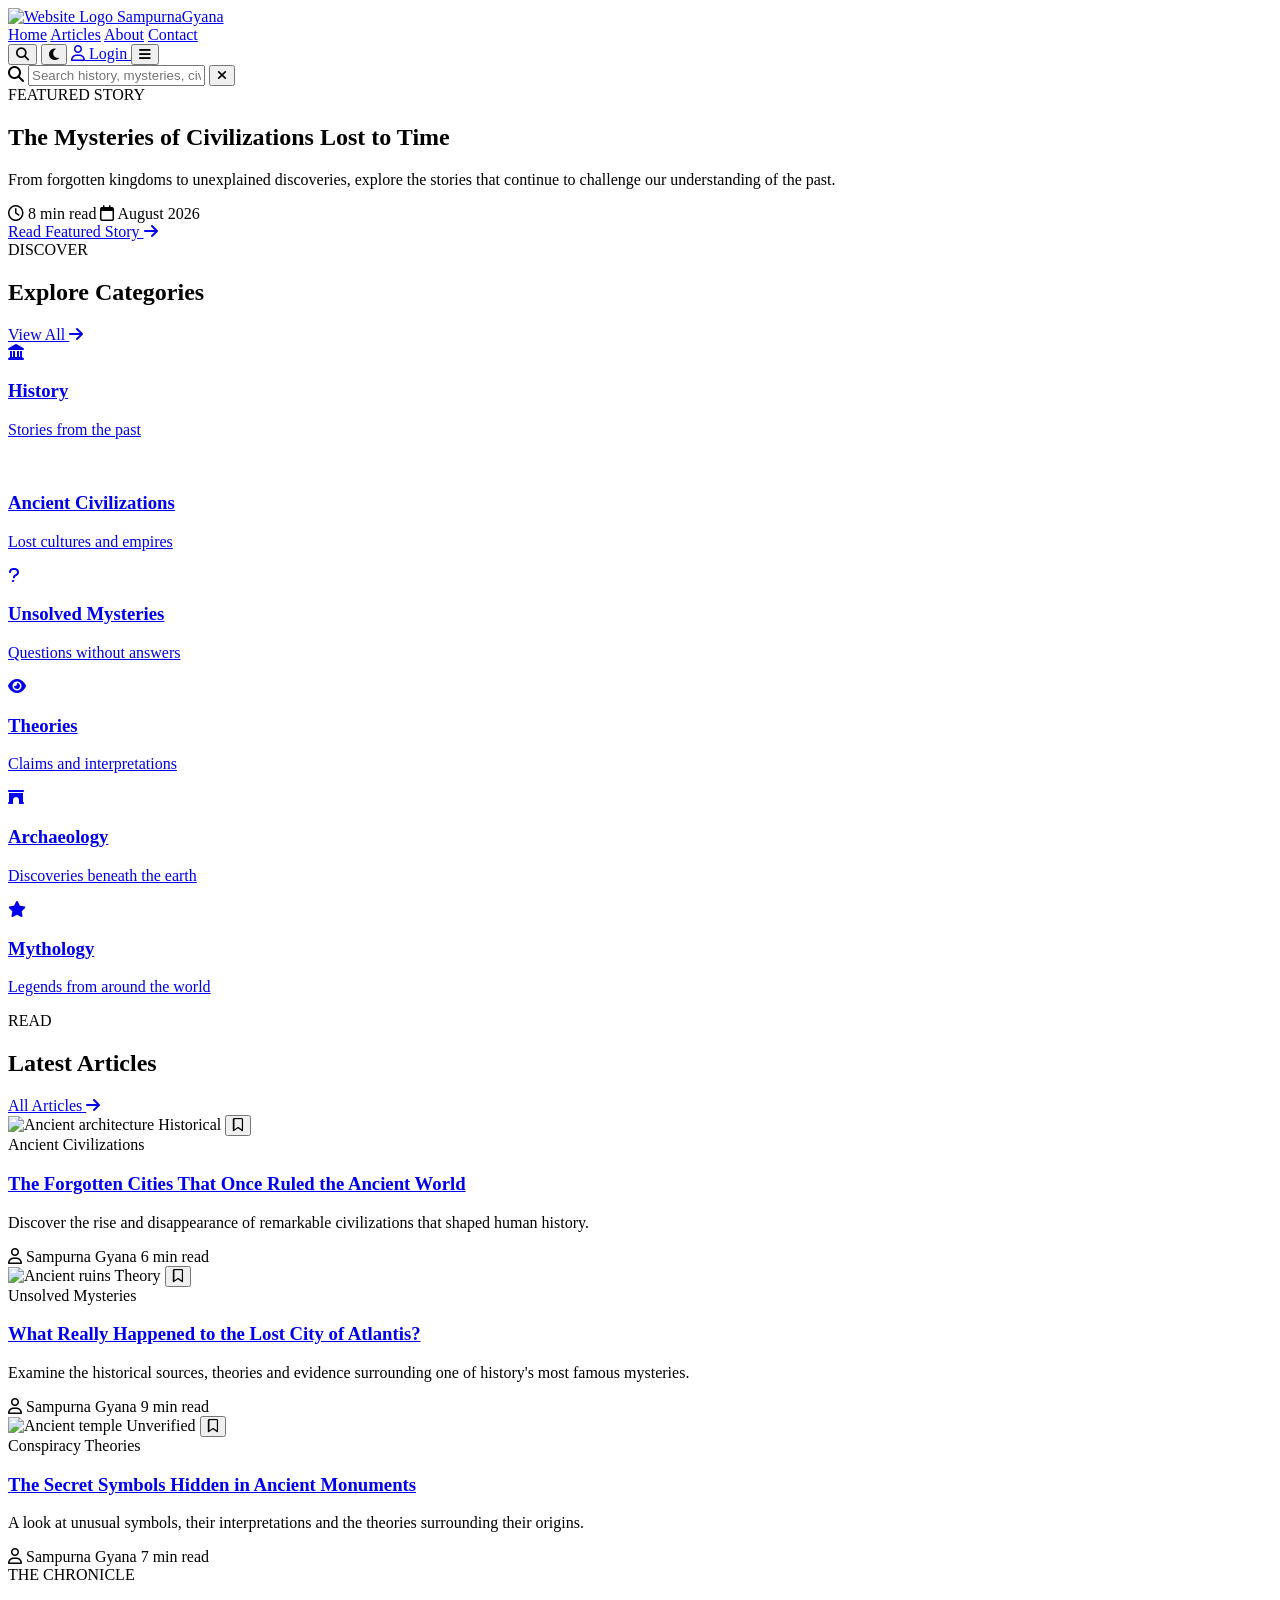
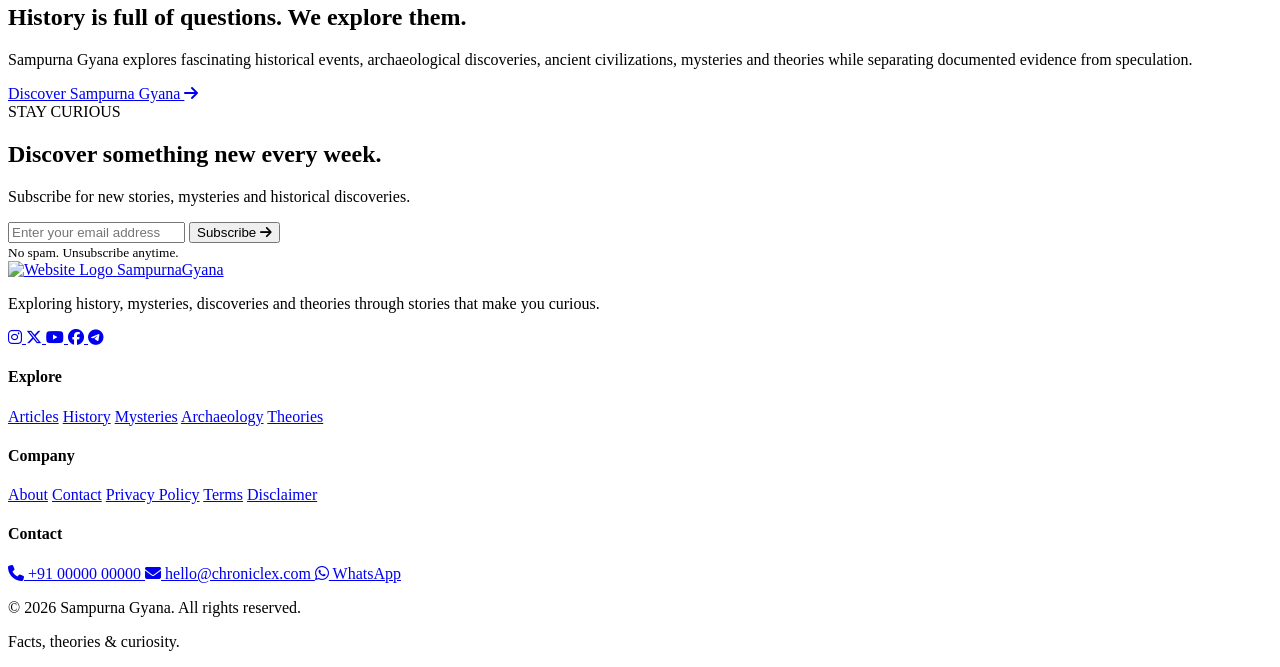
==== index.html @ 80e09658 "Add files via upload" ====
<!DOCTYPE html>
<html lang="en">
<head>
    <meta charset="UTF-8">
    <meta name="viewport" content="width=device-width, initial-scale=1.0">

    <meta name="description" content="Explore history, ancient civilizations, mysteries, archaeology, mythology and fascinating theories.">
    <meta name="keywords" content="history, mysteries, conspiracy theories, archaeology, ancient civilizations, mythology">

    <title>Sampurna Gyana | History, Mysteries & Theories</title>

    <link rel="stylesheet" href="css/style.css">

    <link rel="preconnect" href="https://fonts.googleapis.com">
    <link rel="preconnect" href="https://fonts.gstatic.com" crossorigin>

    <link href="https://fonts.googleapis.com/css2?family=Inter:wght@400;500;600;700;800&family=Merriweather:wght@400;700&display=swap" rel="stylesheet">

    <link rel="stylesheet"
          href="https://cdnjs.cloudflare.com/ajax/libs/font-awesome/6.5.2/css/all.min.css">
</head>

<body>

<header class="navbar">

    <div class="nav-container">

        <a href="index.html" class="logo">
            <img src="images/jayanth.jpeg" alt="Website Logo">
            <span>Sampurna<span>Gyana</span></span>
        </a>

        <nav id="navMenu">
            <a href="index.html" class="active">Home</a>
            <a href="articles.html">Articles</a>
            <a href="about.html">About</a>
            <a href="contact.html">Contact</a>
        </nav>

        <div class="nav-actions">

            <button class="icon-btn" id="searchToggle" aria-label="Search">
                <i class="fa-solid fa-magnifying-glass"></i>
            </button>

            <button class="icon-btn" id="themeToggle" aria-label="Toggle theme">
                <i class="fa-solid fa-moon"></i>
            </button>

            <a href="login.html" class="login-btn">
                <i class="fa-regular fa-user"></i>
                Login
            </a>

            <button class="menu-btn" id="menuBtn">
                <i class="fa-solid fa-bars"></i>
            </button>

        </div>

    </div>

    <div class="search-panel" id="searchPanel">

        <div class="search-box">
            <i class="fa-solid fa-magnifying-glass"></i>

            <input
                type="text"
                id="globalSearch"
                placeholder="Search history, mysteries, civilizations..."
            >

            <button id="closeSearch">
                <i class="fa-solid fa-xmark"></i>
            </button>
        </div>

    </div>

</header>


<main>

    <!-- HERO -->

    <section class="hero">

        <div class="hero-overlay"></div>

        <div class="hero-content">

            <span class="category-badge">
                FEATURED STORY
            </span>

            <h1>
                The Mysteries of Civilizations Lost to Time
            </h1>

            <p>
                From forgotten kingdoms to unexplained discoveries,
                explore the stories that continue to challenge our
                understanding of the past.
            </p>

            <div class="hero-meta">
                <span>
                    <i class="fa-regular fa-clock"></i>
                    8 min read
                </span>

                <span>
                    <i class="fa-regular fa-calendar"></i>
                    August 2026
                </span>
            </div>

            <a href="article.html" class="primary-btn">
                Read Featured Story
                <i class="fa-solid fa-arrow-right"></i>
            </a>

        </div>

    </section>


    <!-- CATEGORIES -->

    <section class="section">

        <div class="section-heading">

            <div>
                <span class="small-title">DISCOVER</span>
                <h2>Explore Categories</h2>
            </div>

            <a href="articles.html" class="text-link">
                View All
                <i class="fa-solid fa-arrow-right"></i>
            </a>

        </div>


        <div class="category-grid">

            <a href="articles.html" class="category-card">
                <i class="fa-solid fa-landmark"></i>
                <h3>History</h3>
                <p>Stories from the past</p>
            </a>

            <a href="articles.html" class="category-card">
                <i class="fa-solid fa-pyramid"></i>
                <h3>Ancient Civilizations</h3>
                <p>Lost cultures and empires</p>
            </a>

            <a href="articles.html" class="category-card">
                <i class="fa-solid fa-question"></i>
                <h3>Unsolved Mysteries</h3>
                <p>Questions without answers</p>
            </a>

            <a href="articles.html" class="category-card">
                <i class="fa-solid fa-eye"></i>
                <h3>Theories</h3>
                <p>Claims and interpretations</p>
            </a>

            <a href="articles.html" class="category-card">
                <i class="fa-solid fa-archway"></i>
                <h3>Archaeology</h3>
                <p>Discoveries beneath the earth</p>
            </a>

            <a href="articles.html" class="category-card">
                <i class="fa-solid fa-star"></i>
                <h3>Mythology</h3>
                <p>Legends from around the world</p>
            </a>

        </div>

    </section>


    <!-- LATEST ARTICLES -->

    <section class="section dark-section">

        <div class="section-heading">

            <div>
                <span class="small-title">READ</span>
                <h2>Latest Articles</h2>
            </div>

            <a href="articles.html" class="text-link">
                All Articles
                <i class="fa-solid fa-arrow-right"></i>
            </a>

        </div>


        <div class="article-grid">

            <article class="article-card">

                <div class="article-image">

                    <img
                        src="https://images.unsplash.com/photo-1599833975787-5f5c1e3b7a3a?auto=format&fit=crop&w=1000&q=80"
                        alt="Ancient architecture">

                    <span class="article-label verified">
                        Historical
                    </span>

                    <button class="bookmark-btn" data-bookmark="article1">
                        <i class="fa-regular fa-bookmark"></i>
                    </button>

                </div>

                <div class="article-content">

                    <span class="article-category">
                        Ancient Civilizations
                    </span>

                    <h3>
                        <a href="article.html">
                            The Forgotten Cities That Once Ruled the Ancient World
                        </a>
                    </h3>

                    <p>
                        Discover the rise and disappearance of remarkable
                        civilizations that shaped human history.
                    </p>

                    <div class="article-info">

                        <span>
                            <i class="fa-regular fa-user"></i>
                            Sampurna Gyana
                        </span>

                        <span>
                            6 min read
                        </span>

                    </div>

                </div>

            </article>


            <article class="article-card">

                <div class="article-image">

                    <img
                        src="https://images.unsplash.com/photo-1539650116574-75c0c6d73f6e?auto=format&fit=crop&w=1000&q=80"
                        alt="Ancient ruins">

                    <span class="article-label theory">
                        Theory
                    </span>

                    <button class="bookmark-btn" data-bookmark="article2">
                        <i class="fa-regular fa-bookmark"></i>
                    </button>

                </div>

                <div class="article-content">

                    <span class="article-category">
                        Unsolved Mysteries
                    </span>

                    <h3>
                        <a href="article.html">
                            What Really Happened to the Lost City of Atlantis?
                        </a>
                    </h3>

                    <p>
                        Examine the historical sources, theories and evidence
                        surrounding one of history's most famous mysteries.
                    </p>

                    <div class="article-info">

                        <span>
                            <i class="fa-regular fa-user"></i>
                            Sampurna Gyana
                        </span>

                        <span>
                            9 min read
                        </span>

                    </div>

                </div>

            </article>


            <article class="article-card">

                <div class="article-image">

                    <img
                        src="https://images.unsplash.com/photo-1609132718484-cc6003e3e2c7?auto=format&fit=crop&w=1000&q=80"
                        alt="Ancient temple">

                    <span class="article-label unverified">
                        Unverified
                    </span>

                    <button class="bookmark-btn" data-bookmark="article3">
                        <i class="fa-regular fa-bookmark"></i>
                    </button>

                </div>

                <div class="article-content">

                    <span class="article-category">
                        Conspiracy Theories
                    </span>

                    <h3>
                        <a href="article.html">
                            The Secret Symbols Hidden in Ancient Monuments
                        </a>
                    </h3>

                    <p>
                        A look at unusual symbols, their interpretations and
                        the theories surrounding their origins.
                    </p>

                    <div class="article-info">

                        <span>
                            <i class="fa-regular fa-user"></i>
                            Sampurna Gyana
                        </span>

                        <span>
                            7 min read
                        </span>

                    </div>

                </div>

            </article>

        </div>

    </section>


    <!-- FEATURE -->

    <section class="section">

        <div class="feature-box">

            <div class="feature-content">

                <span class="small-title">
                    THE CHRONICLE
                </span>

                <h2>
                    History is full of questions.
                    We explore them.
                </h2>

                <p>
                    Sampurna Gyana explores fascinating historical events,
                    archaeological discoveries, ancient civilizations,
                    mysteries and theories while separating documented
                    evidence from speculation.
                </p>

                <a href="about.html" class="primary-btn">
                    Discover Sampurna Gyana
                    <i class="fa-solid fa-arrow-right"></i>
                </a>

            </div>

            <div class="feature-image"></div>

        </div>

    </section>


    <!-- NEWSLETTER -->

    <section class="newsletter">

        <div class="newsletter-content">

            <span class="small-title">
                STAY CURIOUS
            </span>

            <h2>
                Discover something new every week.
            </h2>

            <p>
                Subscribe for new stories, mysteries and historical discoveries.
            </p>

            <form id="newsletterForm">

                <input
                    type="email"
                    placeholder="Enter your email address"
                    required
                >

                <button type="submit">
                    Subscribe
                    <i class="fa-solid fa-arrow-right"></i>
                </button>

            </form>

            <small>
                No spam. Unsubscribe anytime.
            </small>

        </div>

    </section>

</main>


<!-- FOOTER -->

<footer class="footer">

    <div class="footer-container">

        <div class="footer-brand">

           <a href="index.html" class="logo">
            <img src="images/jayanth.jpeg" alt="Website Logo">
            <span>Sampurna<span>Gyana</span></span>
        </a>

            <p>
                Exploring history, mysteries, discoveries and theories
                through stories that make you curious.
            </p>

            <div class="social-icons">

                <a href="#" aria-label="Instagram">
                    <i class="fa-brands fa-instagram"></i>
                </a>

                <a href="#" aria-label="X">
                    <i class="fa-brands fa-x-twitter"></i>
                </a>

                <a href="#" aria-label="YouTube">
                    <i class="fa-brands fa-youtube"></i>
                </a>

                <a href="#" aria-label="Facebook">
                    <i class="fa-brands fa-facebook"></i>
                </a>

                <a href="#" aria-label="Telegram">
                    <i class="fa-brands fa-telegram"></i>
                </a>

            </div>

        </div>


        <div class="footer-column">

            <h4>Explore</h4>

            <a href="articles.html">Articles</a>
            <a href="articles.html">History</a>
            <a href="articles.html">Mysteries</a>
            <a href="articles.html">Archaeology</a>
            <a href="articles.html">Theories</a>

        </div>


        <div class="footer-column">

            <h4>Company</h4>

            <a href="about.html">About</a>
            <a href="contact.html">Contact</a>
            <a href="#">Privacy Policy</a>
            <a href="#">Terms</a>
            <a href="#">Disclaimer</a>

        </div>


        <div class="footer-column">

            <h4>Contact</h4>

            <a href="tel:+910000000000">
                <i class="fa-solid fa-phone"></i>
                +91 00000 00000
            </a>

            <a href="mailto:hello@chroniclex.com">
                <i class="fa-solid fa-envelope"></i>
                hello@chroniclex.com
            </a>

            <a href="#">
                <i class="fa-brands fa-whatsapp"></i>
                WhatsApp
            </a>

        </div>

    </div>


    <div class="footer-bottom">

        <p>
            © 2026 Sampurna Gyana. All rights reserved.
        </p>

        <p>
            Facts, theories & curiosity.
        </p>

    </div>

</footer>


<script src="js/script.js"></script>

</body>
</html>
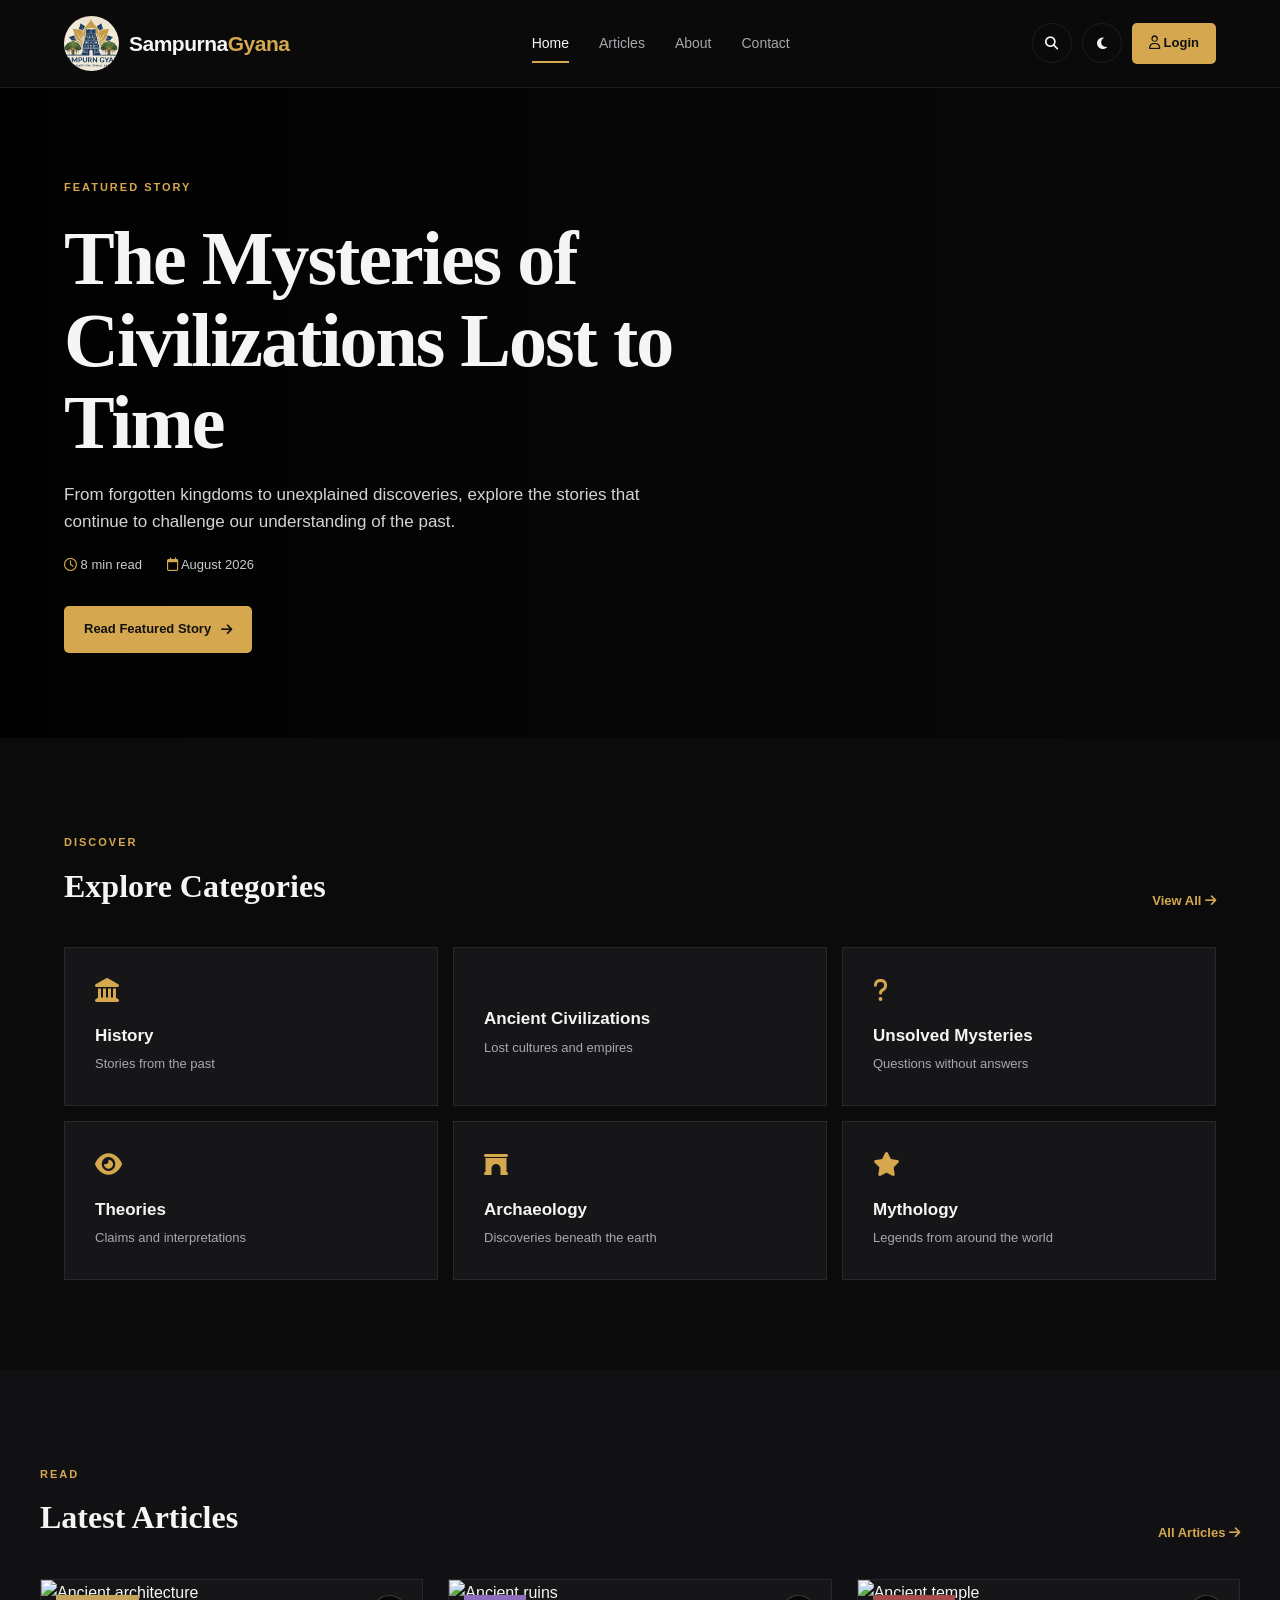
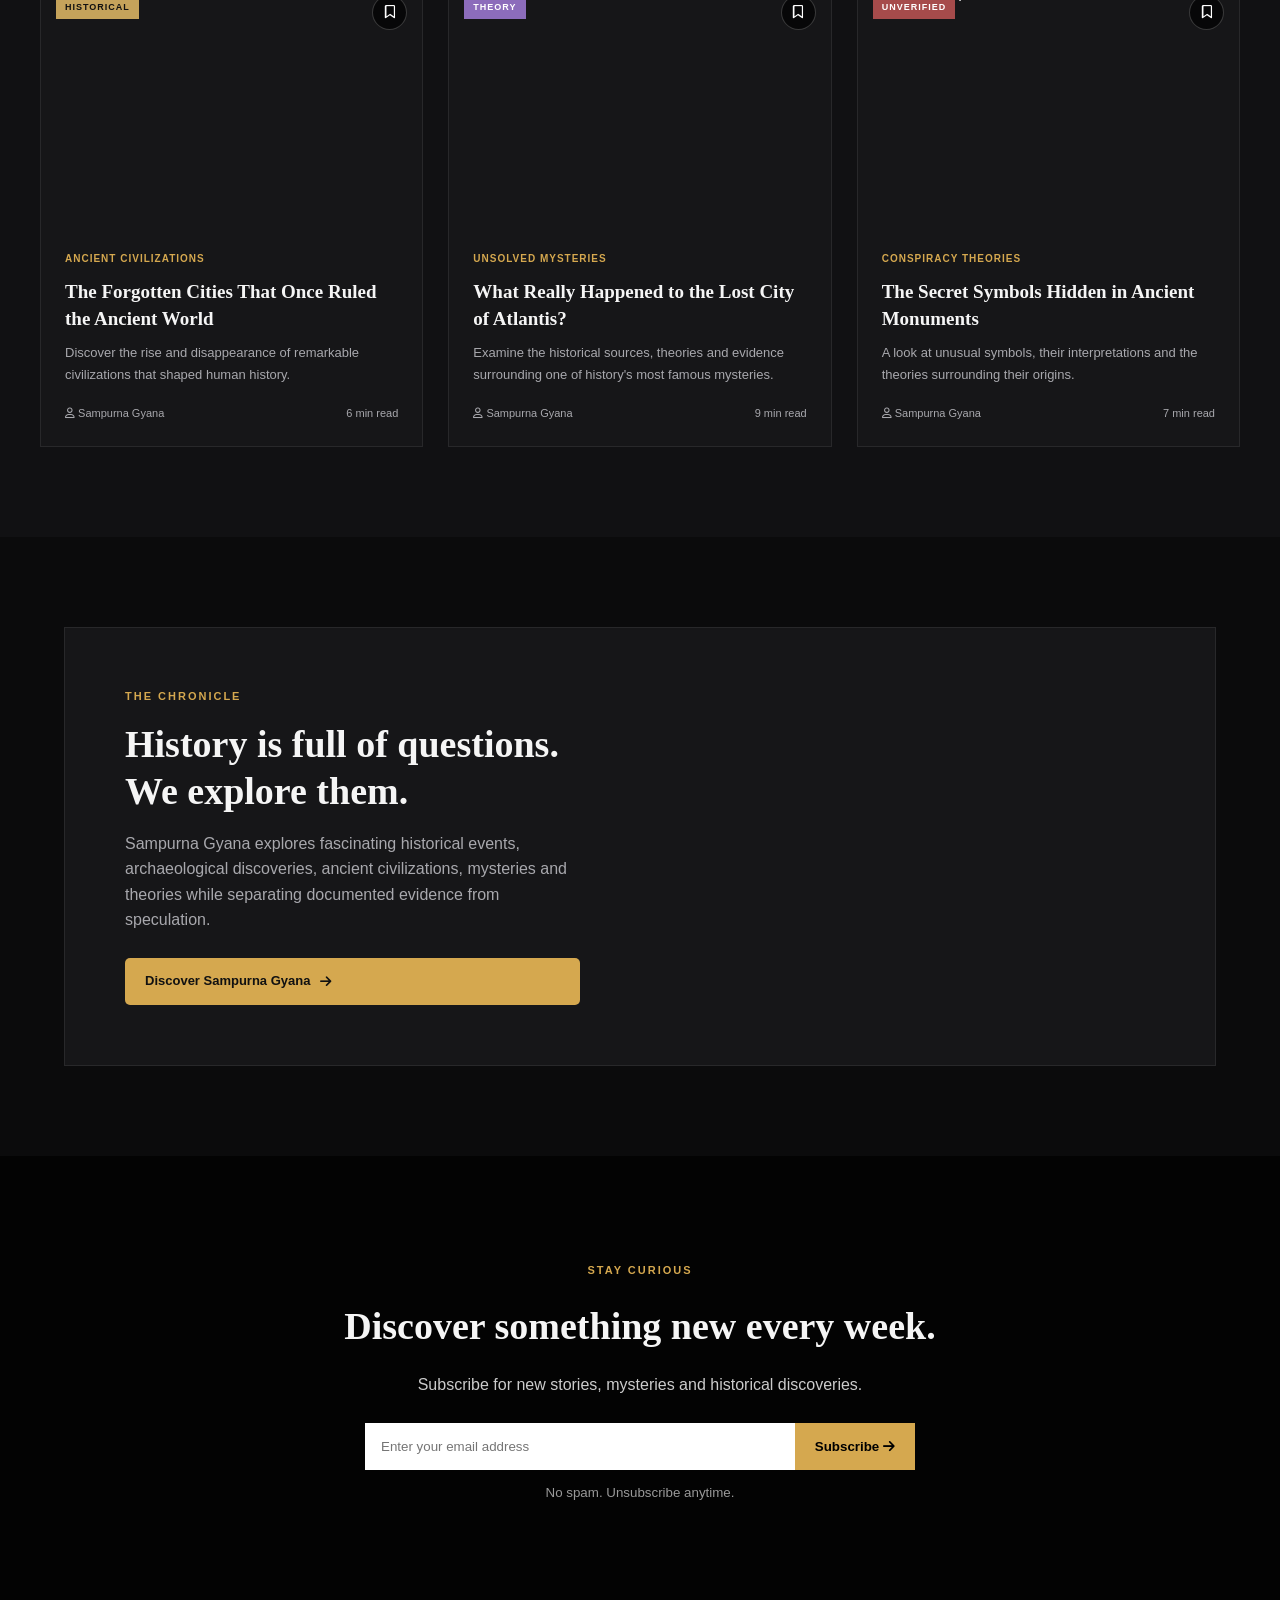
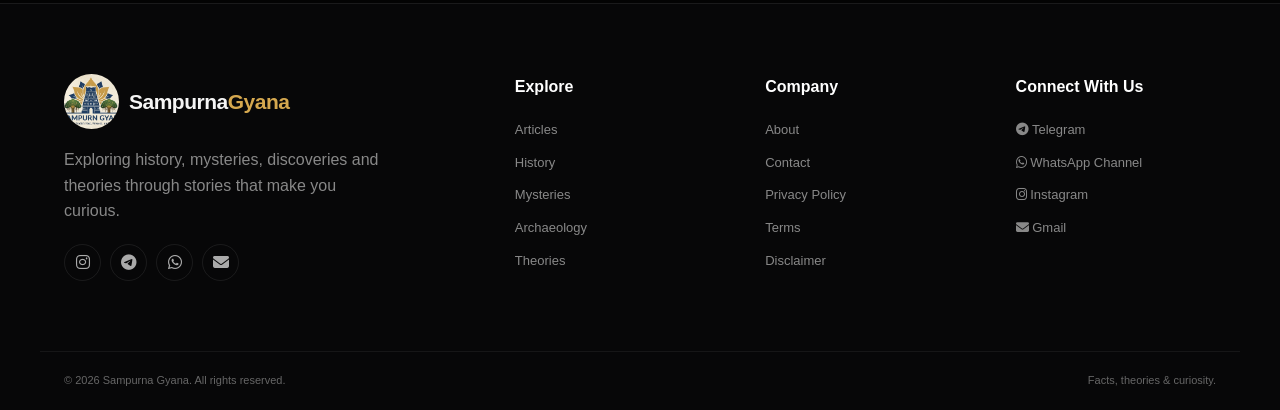
==== commit 73030833: "Add files via upload" ====
--- a/index.html
+++ b/index.html
@@ -15,10 +15,10 @@
     <link rel="preconnect" href="https://fonts.gstatic.com" crossorigin>
 
     <link href="https://fonts.googleapis.com/css2?family=Inter:wght@400;500;600;700;800&family=Merriweather:wght@400;700&display=swap" rel="stylesheet">
-
     <link rel="stylesheet"
-          href="https://cdnjs.cloudflare.com/ajax/libs/font-awesome/6.5.2/css/all.min.css">
-</head>
+      href="https://cdnjs.cloudflare.com/ajax/libs/font-awesome/6.5.2/css/all.min.css">
+
+        </head>
 
 <body>
 
@@ -476,27 +476,33 @@
 
             <div class="social-icons">
 
-                <a href="#" aria-label="Instagram">
-                    <i class="fa-brands fa-instagram"></i>
-                </a>
-
-                <a href="#" aria-label="X">
-                    <i class="fa-brands fa-x-twitter"></i>
-                </a>
-
-                <a href="#" aria-label="YouTube">
-                    <i class="fa-brands fa-youtube"></i>
-                </a>
-
-                <a href="#" aria-label="Facebook">
-                    <i class="fa-brands fa-facebook"></i>
-                </a>
-
-                <a href="#" aria-label="Telegram">
-                    <i class="fa-brands fa-telegram"></i>
-                </a>
-
-            </div>
+    <a href="https://www.instagram.com/sampurngyan___"
+       target="_blank"
+       rel="noopener noreferrer"
+       aria-label="Instagram">
+        <i class="fa-brands fa-instagram"></i>
+    </a>
+
+    <a href="https://t.me/sampurngyan2026"
+       target="_blank"
+       rel="noopener noreferrer"
+       aria-label="Telegram">
+        <i class="fa-brands fa-telegram"></i>
+    </a>
+
+    <a href="https://whatsapp.com/channel/0029VbCh0YK0Qeass1r8DM0k"
+       target="_blank"
+       rel="noopener noreferrer"
+       aria-label="WhatsApp">
+        <i class="fa-brands fa-whatsapp"></i>
+    </a>
+
+    <a href="mailto:sampurngyan2026@gmail.com"
+       aria-label="Email">
+        <i class="fa-solid fa-envelope"></i>
+    </a>
+
+</div>
 
         </div>
 
@@ -528,25 +534,28 @@
 
 
         <div class="footer-column">
-
-            <h4>Contact</h4>
-
-            <a href="tel:+910000000000">
-                <i class="fa-solid fa-phone"></i>
-                +91 00000 00000
-            </a>
-
-            <a href="mailto:hello@chroniclex.com">
-                <i class="fa-solid fa-envelope"></i>
-                hello@chroniclex.com
-            </a>
-
-            <a href="#">
-                <i class="fa-brands fa-whatsapp"></i>
-                WhatsApp
-            </a>
-
-        </div>
+    <h4>Connect With Us</h4>
+
+    <a href="https://t.me/sampurngyan2026" target="_blank" rel="noopener noreferrer">
+        <i class="fa-brands fa-telegram"></i>
+        <span>Telegram</span>
+    </a>
+
+    <a href="https://whatsapp.com/channel/0029VbCh0YK0Qeass1r8DM0k" target="_blank" rel="noopener noreferrer">
+        <i class="fa-brands fa-whatsapp"></i>
+        <span>WhatsApp Channel</span>
+    </a>
+
+    <a href="https://www.instagram.com/sampurngyan___" target="_blank" rel="noopener noreferrer">
+        <i class="fa-brands fa-instagram"></i>
+        <span>Instagram</span>
+    </a>
+
+    <a href="mailto:sampurngyan2026@gmail.com">
+        <i class="fa-solid fa-envelope"></i>
+        <span>Gmail</span>
+    </a>
+</div>
 
     </div>
 
--- a/css/style.css
+++ b/css/style.css
@@ -0,0 +1,2351 @@
+/* ================================
+   RESET
+================================ */
+
+* {
+    margin: 0;
+    padding: 0;
+    box-sizing: border-box;
+}
+
+:root {
+
+    --bg: #0b0b0c;
+    --bg-secondary: #111113;
+    --card: #161618;
+
+    --text: #f5f5f5;
+    --text-secondary: #a8a8ad;
+
+    --accent: #d5a84f;
+    --accent-light: #e8c875;
+
+    --border: rgba(255,255,255,0.08);
+
+    --max-width: 1200px;
+
+    --transition: 0.3s ease;
+}
+
+body.light {
+
+    --bg: #f5f5f2;
+    --bg-secondary: #ffffff;
+    --card: #ffffff;
+
+    --text: #111111;
+    --text-secondary: #666666;
+
+    --border: rgba(0,0,0,0.1);
+}
+
+html {
+    scroll-behavior: smooth;
+}
+
+body {
+
+    font-family: "Inter", sans-serif;
+
+    background: var(--bg);
+
+    color: var(--text);
+
+    line-height: 1.6;
+
+    transition:
+        background 0.3s ease,
+        color 0.3s ease;
+}
+
+img {
+    width: 100%;
+    display: block;
+}
+
+a {
+    color: inherit;
+    text-decoration: none;
+}
+
+button,
+input,
+textarea,
+select {
+    font-family: inherit;
+}
+
+button {
+    cursor: pointer;
+}
+
+
+/* ================================
+   NAVBAR
+================================ */
+
+.navbar {
+
+    position: sticky;
+
+    top: 0;
+
+    z-index: 1000;
+
+    background: rgba(11,11,12,0.9);
+
+    backdrop-filter: blur(15px);
+
+    border-bottom: 1px solid var(--border);
+}
+
+body.light .navbar {
+    background: rgba(255,255,255,0.9);
+}
+
+.nav-container {
+
+    max-width: var(--max-width);
+
+    margin: auto;
+
+    padding: 16px 24px;
+
+    display: flex;
+
+    align-items: center;
+
+    justify-content: space-between;
+
+    gap: 30px;
+}
+
+.logo {
+
+    display: flex;
+
+    align-items: center;
+
+    gap: 10px;
+
+    font-size: 21px;
+
+    font-weight: 800;
+
+    letter-spacing: -0.5px;
+}
+
+.logo > span:last-child > span {
+    color: var(--accent);
+}
+
+.logo-symbol {
+
+    width: 36px;
+
+    height: 36px;
+
+    display: grid;
+
+    place-items: center;
+
+    border: 1px solid var(--accent);
+
+    color: var(--accent);
+
+    font-family: Georgia, serif;
+
+    font-size: 21px;
+
+    font-weight: bold;
+}
+
+nav {
+
+    display: flex;
+
+    align-items: center;
+
+    gap: 30px;
+}
+
+nav a {
+
+    color: var(--text-secondary);
+
+    font-size: 14px;
+
+    font-weight: 500;
+
+    transition: var(--transition);
+
+    position: relative;
+}
+
+nav a:hover,
+nav a.active {
+
+    color: var(--text);
+}
+
+nav a.active::after {
+
+    content: "";
+
+    position: absolute;
+
+    left: 0;
+
+    right: 0;
+
+    bottom: -8px;
+
+    height: 2px;
+
+    background: var(--accent);
+}
+
+.nav-actions {
+
+    display: flex;
+
+    align-items: center;
+
+    gap: 10px;
+}
+
+.icon-btn {
+
+    width: 40px;
+
+    height: 40px;
+
+    border: 1px solid var(--border);
+
+    background: transparent;
+
+    color: var(--text);
+
+    border-radius: 50%;
+
+    transition: var(--transition);
+}
+
+.icon-btn:hover {
+
+    border-color: var(--accent);
+
+    color: var(--accent);
+
+    transform: translateY(-2px);
+}
+
+.login-btn {
+
+    background: var(--accent);
+
+    color: #111;
+
+    padding: 10px 17px;
+
+    border-radius: 5px;
+
+    font-size: 13px;
+
+    font-weight: 700;
+
+    transition: var(--transition);
+}
+
+.login-btn:hover {
+
+    background: var(--accent-light);
+
+    transform: translateY(-2px);
+}
+
+.menu-btn {
+
+    display: none;
+
+    width: 40px;
+
+    height: 40px;
+
+    border: 1px solid var(--border);
+
+    background: transparent;
+
+    color: var(--text);
+
+    border-radius: 5px;
+}
+
+
+/* ================================
+   SEARCH
+================================ */
+
+.search-panel {
+
+    display: none;
+
+    max-width: var(--max-width);
+
+    margin: auto;
+
+    padding: 0 24px 15px;
+}
+
+.search-panel.show {
+    display: block;
+}
+
+.search-box {
+
+    background: var(--card);
+
+    border: 1px solid var(--border);
+
+    display: flex;
+
+    align-items: center;
+
+    padding: 0 15px;
+
+    border-radius: 6px;
+}
+
+.search-box i {
+    color: var(--text-secondary);
+}
+
+.search-box input {
+
+    flex: 1;
+
+    background: transparent;
+
+    border: 0;
+
+    outline: 0;
+
+    color: var(--text);
+
+    padding: 15px;
+}
+
+.search-box button {
+
+    background: transparent;
+
+    border: 0;
+
+    color: var(--text-secondary);
+
+    font-size: 18px;
+}
+
+
+/* ================================
+   HERO
+================================ */
+
+.hero {
+
+    min-height: 650px;
+
+    position: relative;
+
+    display: flex;
+
+    align-items: center;
+
+    background-image:
+        url("https://images.unsplash.com/photo-1518709594023-6eab9bab7b23?auto=format&fit=crop&w=2000&q=85");
+
+    background-size: cover;
+
+    background-position: center;
+}
+
+.hero-overlay {
+
+    position: absolute;
+
+    inset: 0;
+
+    background:
+        linear-gradient(
+            90deg,
+            rgba(0,0,0,0.9),
+            rgba(0,0,0,0.45),
+            rgba(0,0,0,0.25)
+        );
+}
+
+.hero-content {
+
+    position: relative;
+
+    z-index: 2;
+
+    max-width: var(--max-width);
+
+    width: 100%;
+
+    margin: auto;
+
+    padding: 80px 24px;
+}
+
+.hero-content h1 {
+
+    max-width: 760px;
+
+    font-family: "Merriweather", serif;
+
+    font-size: clamp(42px, 6vw, 76px);
+
+    line-height: 1.08;
+
+    margin: 18px 0;
+
+    letter-spacing: -2px;
+}
+
+.hero-content p {
+
+    max-width: 620px;
+
+    color: #d4d4d4;
+
+    font-size: 17px;
+
+    margin-bottom: 20px;
+}
+
+.hero-meta {
+
+    display: flex;
+
+    gap: 25px;
+
+    color: #ccc;
+
+    font-size: 13px;
+
+    margin-bottom: 30px;
+}
+
+.hero-meta i {
+    color: var(--accent);
+}
+
+
+/* ================================
+   BUTTONS
+================================ */
+
+.primary-btn {
+
+    display: inline-flex;
+
+    align-items: center;
+
+    gap: 10px;
+
+    background: var(--accent);
+
+    color: #111;
+
+    padding: 13px 20px;
+
+    border: 0;
+
+    border-radius: 5px;
+
+    font-size: 13px;
+
+    font-weight: 800;
+
+    transition: var(--transition);
+}
+
+.primary-btn:hover {
+
+    background: var(--accent-light);
+
+    transform: translateY(-3px);
+}
+
+.category-badge,
+.small-title {
+
+    color: var(--accent);
+
+    font-size: 11px;
+
+    font-weight: 800;
+
+    letter-spacing: 2px;
+}
+
+
+/* ================================
+   SECTIONS
+================================ */
+
+.section {
+
+    max-width: var(--max-width);
+
+    margin: auto;
+
+    padding: 90px 24px;
+}
+
+.dark-section {
+
+    max-width: none;
+
+    padding-left: max(24px, calc((100% - var(--max-width)) / 2));
+
+    padding-right: max(24px, calc((100% - var(--max-width)) / 2));
+
+    background: var(--bg-secondary);
+}
+
+.section-heading {
+
+    display: flex;
+
+    justify-content: space-between;
+
+    align-items: end;
+
+    margin-bottom: 35px;
+}
+
+.section-heading h2 {
+
+    font-family: "Merriweather", serif;
+
+    font-size: 32px;
+
+    margin-top: 7px;
+}
+
+.text-link {
+
+    color: var(--accent);
+
+    font-size: 13px;
+
+    font-weight: 700;
+}
+
+
+/* ================================
+   CATEGORIES
+================================ */
+
+.category-grid {
+
+    display: grid;
+
+    grid-template-columns: repeat(3, 1fr);
+
+    gap: 15px;
+}
+
+.category-card {
+
+    padding: 30px;
+
+    border: 1px solid var(--border);
+
+    background: var(--card);
+
+    transition: var(--transition);
+}
+
+.category-card:hover {
+
+    border-color: var(--accent);
+
+    transform: translateY(-5px);
+}
+
+.category-card i {
+
+    color: var(--accent);
+
+    font-size: 24px;
+
+    margin-bottom: 20px;
+}
+
+.category-card h3 {
+
+    font-size: 17px;
+
+    margin-bottom: 5px;
+}
+
+.category-card p {
+
+    color: var(--text-secondary);
+
+    font-size: 13px;
+}
+
+
+/* ================================
+   ARTICLES
+================================ */
+
+.article-grid {
+
+    display: grid;
+
+    grid-template-columns: repeat(3, 1fr);
+
+    gap: 25px;
+}
+
+.full-grid {
+    grid-template-columns: repeat(3, 1fr);
+}
+
+.article-card {
+
+    background: var(--card);
+
+    border: 1px solid var(--border);
+
+    overflow: hidden;
+
+    transition: var(--transition);
+}
+
+.article-card:hover {
+
+    transform: translateY(-6px);
+
+    border-color: rgba(213,168,79,0.5);
+}
+
+.article-image {
+
+    position: relative;
+
+    height: 240px;
+
+    overflow: hidden;
+}
+
+.article-image img {
+
+    height: 100%;
+
+    object-fit: cover;
+
+    transition: transform 0.5s ease;
+}
+
+.article-card:hover .article-image img {
+    transform: scale(1.05);
+}
+
+.article-label {
+
+    position: absolute;
+
+    left: 15px;
+
+    top: 15px;
+
+    padding: 5px 9px;
+
+    font-size: 9px;
+
+    font-weight: 800;
+
+    letter-spacing: 1px;
+
+    text-transform: uppercase;
+}
+
+.verified {
+
+    background: #c5a35b;
+
+    color: #111;
+}
+
+.theory {
+
+    background: #8c6cbb;
+
+    color: white;
+}
+
+.unverified {
+
+    background: #a64b4b;
+
+    color: white;
+}
+
+.bookmark-btn {
+
+    position: absolute;
+
+    right: 15px;
+
+    top: 15px;
+
+    width: 35px;
+
+    height: 35px;
+
+    border-radius: 50%;
+
+    background: rgba(0,0,0,0.65);
+
+    border: 1px solid rgba(255,255,255,0.2);
+
+    color: white;
+}
+
+.bookmark-btn.saved {
+
+    color: var(--accent);
+
+    border-color: var(--accent);
+}
+
+.article-content {
+
+    padding: 24px;
+}
+
+.article-category {
+
+    color: var(--accent);
+
+    font-size: 10px;
+
+    font-weight: 800;
+
+    letter-spacing: 1px;
+
+    text-transform: uppercase;
+}
+
+.article-content h3 {
+
+    font-family: "Merriweather", serif;
+
+    font-size: 19px;
+
+    line-height: 1.4;
+
+    margin: 10px 0;
+}
+
+.article-content h3 a:hover {
+    color: var(--accent);
+}
+
+.article-content p {
+
+    color: var(--text-secondary);
+
+    font-size: 13px;
+
+    line-height: 1.7;
+
+    margin-bottom: 18px;
+}
+
+.article-info {
+
+    display: flex;
+
+    justify-content: space-between;
+
+    color: var(--text-secondary);
+
+    font-size: 11px;
+}
+
+
+/* ================================
+   FEATURE
+================================ */
+
+.feature-box {
+
+    display: grid;
+
+    grid-template-columns: 1fr 1fr;
+
+    min-height: 420px;
+
+    background: var(--card);
+
+    border: 1px solid var(--border);
+}
+
+.feature-content {
+
+    padding: 60px;
+
+    display: flex;
+
+    justify-content: center;
+
+    flex-direction: column;
+}
+
+.feature-content h2 {
+
+    font-family: "Merriweather", serif;
+
+    font-size: 38px;
+
+    line-height: 1.25;
+
+    margin: 15px 0;
+}
+
+.feature-content p {
+
+    color: var(--text-secondary);
+
+    margin-bottom: 25px;
+
+    max-width: 500px;
+}
+
+.feature-image {
+
+    background:
+        url("https://images.unsplash.com/photo-1461360228754-6e81c478b882?auto=format&fit=crop&w=1200&q=80")
+        center/cover;
+}
+
+
+/* ================================
+   NEWSLETTER
+================================ */
+
+.newsletter {
+
+    padding: 100px 24px;
+
+    text-align: center;
+
+    background:
+        linear-gradient(
+            rgba(0,0,0,0.75),
+            rgba(0,0,0,0.75)
+        ),
+        url("https://images.unsplash.com/photo-1519681393784-d120267933ba?auto=format&fit=crop&w=2000&q=80")
+        center/cover;
+}
+
+.newsletter-content {
+
+    max-width: 700px;
+
+    margin: auto;
+}
+
+.newsletter h2 {
+
+    font-family: "Merriweather", serif;
+
+    font-size: 38px;
+
+    margin: 15px 0;
+}
+
+.newsletter p {
+
+    color: #ccc;
+
+    margin-bottom: 25px;
+}
+
+.newsletter form {
+
+    display: flex;
+
+    max-width: 550px;
+
+    margin: auto;
+}
+
+.newsletter input {
+
+    flex: 1;
+
+    padding: 15px;
+
+    border: 1px solid var(--border);
+
+    background: white;
+
+    color: #111;
+
+    outline: 0;
+}
+
+.newsletter button {
+
+    padding: 0 20px;
+
+    border: 0;
+
+    background: var(--accent);
+
+    font-weight: 800;
+}
+
+.newsletter small {
+
+    display: block;
+
+    color: #999;
+
+    margin-top: 12px;
+}
+
+
+/* ================================
+   FOOTER
+================================ */
+
+.footer {
+
+    background: #070708;
+
+    border-top: 1px solid var(--border);
+}
+
+.footer-container {
+
+    max-width: var(--max-width);
+
+    margin: auto;
+
+    padding: 70px 24px;
+
+    display: grid;
+
+    grid-template-columns: 2fr 1fr 1fr 1fr;
+
+    gap: 50px;
+}
+
+.footer-brand p {
+
+    color: #888;
+
+    max-width: 320px;
+
+    margin: 18px 0;
+}
+
+.social-icons {
+
+    display: flex;
+
+    gap: 9px;
+
+    margin-top: 20px;
+}
+
+.social-icons a {
+
+    width: 37px;
+
+    height: 37px;
+
+    border: 1px solid var(--border);
+
+    display: grid;
+
+    place-items: center;
+
+    border-radius: 50%;
+
+    color: #aaa;
+
+    transition: var(--transition);
+}
+
+.social-icons a:hover {
+
+    color: var(--accent);
+
+    border-color: var(--accent);
+
+    transform: translateY(-3px);
+}
+
+.footer-column {
+
+    display: flex;
+
+    flex-direction: column;
+
+    gap: 12px;
+}
+
+.footer-column h4 {
+
+    margin-bottom: 8px;
+
+    color: white;
+}
+
+.footer-column a {
+
+    color: #888;
+
+    font-size: 13px;
+}
+
+.footer-column a:hover {
+    color: var(--accent);
+}
+
+.footer-bottom {
+
+    border-top: 1px solid rgba(255,255,255,0.06);
+
+    padding: 20px 24px;
+
+    display: flex;
+
+    justify-content: space-between;
+
+    max-width: var(--max-width);
+
+    margin: auto;
+
+    color: #666;
+
+    font-size: 11px;
+}
+
+
+/* ================================
+   PAGE HEADER
+================================ */
+
+.page-header {
+
+    padding: 110px 24px 70px;
+
+    max-width: 900px;
+
+    margin: auto;
+
+    text-align: center;
+}
+
+.page-header h1 {
+
+    font-family: "Merriweather", serif;
+
+    font-size: clamp(38px, 5vw, 60px);
+
+    line-height: 1.2;
+
+    margin: 15px 0;
+}
+
+.page-header p {
+
+    color: var(--text-secondary);
+
+    max-width: 650px;
+
+    margin: auto;
+}
+
+
+/* ================================
+   FILTER
+================================ */
+
+.filter-bar {
+
+    display: flex;
+
+    gap: 15px;
+
+    margin-bottom: 35px;
+}
+
+.filter-search {
+
+    flex: 1;
+
+    display: flex;
+
+    align-items: center;
+
+    border: 1px solid var(--border);
+
+    background: var(--card);
+
+    padding: 0 15px;
+}
+
+.filter-search i {
+    color: var(--text-secondary);
+}
+
+.filter-search input {
+
+    flex: 1;
+
+    padding: 14px;
+
+    border: 0;
+
+    outline: 0;
+
+    background: transparent;
+
+    color: var(--text);
+}
+
+.filter-bar select {
+
+    width: 220px;
+
+    background: var(--card);
+
+    color: var(--text);
+
+    border: 1px solid var(--border);
+
+    padding: 0 15px;
+
+    outline: none;
+}
+
+.no-results {
+
+    display: none;
+
+    text-align: center;
+
+    padding: 80px 20px;
+
+    color: var(--text-secondary);
+}
+
+.no-results i {
+
+    color: var(--accent);
+
+    font-size: 30px;
+
+    margin-bottom: 15px;
+}
+
+
+/* ================================
+   ARTICLE PAGE
+================================ */
+
+.article-header {
+
+    padding: 100px 24px 60px;
+
+    text-align: center;
+}
+
+.article-header-inner {
+
+    max-width: 900px;
+
+    margin: auto;
+}
+
+.article-header h1 {
+
+    font-family: "Merriweather", serif;
+
+    font-size: clamp(38px, 5vw, 64px);
+
+    line-height: 1.2;
+
+    margin: 20px 0;
+}
+
+.article-intro {
+
+    max-width: 700px;
+
+    margin: auto;
+
+    color: var(--text-secondary);
+
+    font-size: 17px;
+}
+
+.article-author {
+
+    margin-top: 30px;
+
+    display: flex;
+
+    justify-content: center;
+
+    align-items: center;
+
+    gap: 12px;
+
+    text-align: left;
+}
+
+.author-avatar {
+
+    width: 45px;
+
+    height: 45px;
+
+    display: grid;
+
+    place-items: center;
+
+    background: var(--accent);
+
+    color: #111;
+
+    font-weight: 800;
+}
+
+.article-author span {
+
+    display: block;
+
+    color: var(--text-secondary);
+
+    font-size: 11px;
+
+    margin-top: 3px;
+}
+
+.article-cover {
+
+    max-width: 1300px;
+
+    height: 600px;
+
+    margin: auto;
+
+    overflow: hidden;
+}
+
+.article-cover img {
+
+    width: 100%;
+
+    height: 100%;
+
+    object-fit: cover;
+}
+
+.article-layout {
+
+    max-width: 1000px;
+
+    margin: auto;
+
+    display: grid;
+
+    grid-template-columns: 80px 1fr;
+
+    gap: 40px;
+
+    padding: 70px 24px;
+}
+
+.article-share {
+
+    display: flex;
+
+    flex-direction: column;
+
+    align-items: center;
+
+    gap: 12px;
+
+    color: var(--text-secondary);
+
+    font-size: 9px;
+
+    letter-spacing: 1px;
+}
+
+.article-share button {
+
+    width: 40px;
+
+    height: 40px;
+
+    border: 1px solid var(--border);
+
+    background: transparent;
+
+    color: var(--text);
+
+    border-radius: 50%;
+}
+
+.article-share button:hover {
+
+    color: var(--accent);
+
+    border-color: var(--accent);
+}
+
+.article-body {
+
+    font-family: "Merriweather", serif;
+
+    font-size: 17px;
+
+    line-height: 2;
+}
+
+.article-body h2 {
+
+    font-size: 30px;
+
+    line-height: 1.4;
+
+    margin: 45px 0 15px;
+}
+
+.article-body p {
+
+    margin-bottom: 22px;
+}
+
+.article-body .lead {
+
+    font-size: 20px;
+}
+
+.article-body blockquote {
+
+    border-left: 3px solid var(--accent);
+
+    padding: 20px 25px;
+
+    margin: 40px 0;
+
+    color: var(--text-secondary);
+
+    font-style: italic;
+}
+
+.article-inline-image {
+
+    margin: 35px 0;
+
+    max-height: 500px;
+
+    object-fit: cover;
+}
+
+.article-disclaimer {
+
+    padding: 20px;
+
+    background: rgba(213,168,79,0.08);
+
+    border: 1px solid rgba(213,168,79,0.25);
+
+    font-family: "Inter", sans-serif;
+
+    margin-bottom: 40px;
+
+    line-height: 1.6;
+}
+
+.article-disclaimer strong {
+
+    color: var(--accent);
+
+    display: block;
+
+    margin-bottom: 8px;
+}
+
+.article-disclaimer p {
+
+    margin: 0;
+
+    color: var(--text-secondary);
+
+    font-size: 13px;
+}
+
+.article-tags {
+
+    display: flex;
+
+    flex-wrap: wrap;
+
+    gap: 8px;
+
+    margin: 40px 0;
+}
+
+.article-tags span {
+
+    background: var(--card);
+
+    border: 1px solid var(--border);
+
+    padding: 6px 12px;
+
+    font-family: "Inter", sans-serif;
+
+    font-size: 11px;
+}
+
+.sources {
+
+    border-top: 1px solid var(--border);
+
+    padding-top: 30px;
+
+    font-family: "Inter", sans-serif;
+}
+
+.sources h3 {
+
+    font-size: 18px;
+
+    margin-bottom: 15px;
+}
+
+.sources ol {
+
+    padding-left: 25px;
+
+    color: var(--text-secondary);
+
+    font-size: 13px;
+
+    line-height: 1.8;
+}
+
+.comments {
+
+    border-top: 1px solid var(--border);
+
+    margin-top: 60px;
+
+    padding-top: 40px;
+
+    font-family: "Inter", sans-serif;
+}
+
+.comment-box textarea {
+
+    width: 100%;
+
+    min-height: 130px;
+
+    padding: 15px;
+
+    background: var(--card);
+
+    border: 1px solid var(--border);
+
+    color: var(--text);
+
+    outline: none;
+
+    resize: vertical;
+
+    margin: 15px 0;
+}
+
+.login-comment {
+
+    margin-top: 20px;
+
+    padding: 15px;
+
+    background: var(--card);
+
+    color: var(--text-secondary);
+
+    font-size: 13px;
+}
+
+
+/* ================================
+   ABOUT
+================================ */
+
+.about-grid {
+
+    display: grid;
+
+    grid-template-columns: 1.5fr 1fr;
+
+    gap: 80px;
+
+    align-items: center;
+}
+
+.about-grid h2 {
+
+    font-family: "Merriweather", serif;
+
+    font-size: 40px;
+
+    margin: 15px 0 20px;
+}
+
+.about-grid p {
+
+    color: var(--text-secondary);
+
+    margin-bottom: 15px;
+}
+
+.about-stat-box {
+
+    display: grid;
+
+    grid-template-columns: repeat(3, 1fr);
+
+    border: 1px solid var(--border);
+}
+
+.stat {
+
+    padding: 30px 15px;
+
+    text-align: center;
+
+    border-right: 1px solid var(--border);
+}
+
+.stat:last-child {
+    border-right: 0;
+}
+
+.stat strong {
+
+    display: block;
+
+    color: var(--accent);
+
+    font-size: 30px;
+}
+
+.stat span {
+
+    color: var(--text-secondary);
+
+    font-size: 11px;
+}
+
+.principles-grid {
+
+    display: grid;
+
+    grid-template-columns: repeat(3,1fr);
+
+    gap: 20px;
+}
+
+.principle {
+
+    padding: 30px;
+
+    border: 1px solid var(--border);
+
+    background: var(--card);
+}
+
+.principle i {
+
+    color: var(--accent);
+
+    font-size: 25px;
+
+    margin-bottom: 20px;
+}
+
+.principle p {
+
+    color: var(--text-secondary);
+
+    font-size: 13px;
+
+    margin-top: 8px;
+}
+
+.disclaimer-box {
+
+    display: flex;
+
+    gap: 20px;
+
+    padding: 30px;
+
+    border: 1px solid rgba(213,168,79,0.3);
+
+    background: rgba(213,168,79,0.06);
+}
+
+.disclaimer-box > i {
+
+    color: var(--accent);
+
+    font-size: 28px;
+}
+
+
+/* ================================
+   CONTACT
+================================ */
+
+.contact-grid {
+
+    display: grid;
+
+    grid-template-columns: 1fr 1fr;
+
+    gap: 80px;
+}
+
+.contact-info h2 {
+
+    font-family: "Merriweather", serif;
+
+    font-size: 40px;
+
+    margin: 15px 0;
+}
+
+.contact-info > p {
+
+    color: var(--text-secondary);
+
+    margin-bottom: 30px;
+}
+
+.contact-item {
+
+    display: flex;
+
+    gap: 15px;
+
+    margin: 25px 0;
+}
+
+.contact-icon {
+
+    width: 45px;
+
+    height: 45px;
+
+    display: grid;
+
+    place-items: center;
+
+    background: var(--card);
+
+    border: 1px solid var(--border);
+
+    color: var(--accent);
+}
+
+.contact-item span {
+
+    display: block;
+
+    color: var(--text-secondary);
+
+    font-size: 11px;
+}
+
+.contact-item a {
+
+    font-weight: 600;
+
+    font-size: 14px;
+}
+
+.contact-form {
+
+    padding: 35px;
+
+    background: var(--card);
+
+    border: 1px solid var(--border);
+}
+
+.form-row {
+
+    display: grid;
+
+    grid-template-columns: 1fr 1fr;
+
+    gap: 15px;
+}
+
+.form-group {
+
+    margin-bottom: 20px;
+}
+
+.form-group label {
+
+    display: block;
+
+    font-size: 12px;
+
+    font-weight: 600;
+
+    margin-bottom: 7px;
+}
+
+.form-group input,
+.form-group textarea {
+
+    width: 100%;
+
+    padding: 13px;
+
+    background: var(--bg);
+
+    color: var(--text);
+
+    border: 1px solid var(--border);
+
+    outline: none;
+}
+
+.form-group textarea {
+
+    min-height: 150px;
+
+    resize: vertical;
+}
+
+.form-group input:focus,
+.form-group textarea:focus {
+
+    border-color: var(--accent);
+}
+
+
+/* ================================
+   LOGIN
+================================ */
+
+.login-page {
+
+    min-height: 100vh;
+
+    background:
+        radial-gradient(
+            circle at top,
+            rgba(213,168,79,0.08),
+            transparent 40%
+        );
+}
+
+.back-home {
+
+    color: var(--text-secondary);
+
+    font-size: 13px;
+}
+
+.login-container {
+
+    min-height: calc(100vh - 70px);
+
+    display: grid;
+
+    place-items: center;
+
+    padding: 60px 20px;
+}
+
+.login-card {
+
+    width: 100%;
+
+    max-width: 460px;
+
+    padding: 45px;
+
+    background: var(--card);
+
+    border: 1px solid var(--border);
+
+    text-align: center;
+}
+
+.login-logo {
+
+    width: 60px;
+
+    height: 60px;
+
+    margin: 0 auto 25px;
+
+    display: grid;
+
+    place-items: center;
+
+    border: 1px solid var(--accent);
+
+    color: var(--accent);
+
+    font-family: Georgia, serif;
+
+    font-size: 28px;
+}
+
+.login-card h1 {
+
+    font-family: "Merriweather", serif;
+
+    font-size: 30px;
+
+    margin: 12px 0;
+}
+
+.login-card > p {
+
+    color: var(--text-secondary);
+
+    font-size: 13px;
+
+    margin-bottom: 30px;
+}
+
+.google-btn {
+
+    width: 100%;
+
+    padding: 14px;
+
+    background: white;
+
+    color: #222;
+
+    border: 0;
+
+    font-weight: 700;
+
+    display: flex;
+
+    align-items: center;
+
+    justify-content: center;
+
+    gap: 10px;
+}
+
+.google-btn i {
+
+    font-size: 18px;
+}
+
+.login-divider {
+
+    margin: 30px 0;
+
+    border-top: 1px solid var(--border);
+
+    position: relative;
+}
+
+.login-divider span {
+
+    position: relative;
+
+    top: -10px;
+
+    background: var(--card);
+
+    padding: 0 10px;
+
+    color: var(--text-secondary);
+
+    font-size: 10px;
+
+    text-transform: uppercase;
+
+    letter-spacing: 1px;
+}
+
+.author-note {
+
+    display: flex;
+
+    gap: 12px;
+
+    text-align: left;
+
+    padding: 15px;
+
+    background: rgba(213,168,79,0.06);
+
+    border: 1px solid rgba(213,168,79,0.2);
+}
+
+.author-note i {
+
+    color: var(--accent);
+
+    margin-top: 3px;
+}
+
+.author-note p {
+
+    color: var(--text-secondary);
+
+    font-size: 11px;
+
+    margin: 0;
+}
+
+.login-terms {
+
+    font-size: 10px !important;
+
+    margin-top: 25px;
+
+    margin-bottom: 0 !important;
+}
+
+.login-terms a {
+    color: var(--accent);
+}
+
+
+/* ================================
+   RESPONSIVE
+================================ */
+
+@media (max-width: 900px) {
+
+    nav {
+
+        display: none;
+
+        position: absolute;
+
+        top: 70px;
+
+        left: 0;
+
+        right: 0;
+
+        background: var(--bg);
+
+        padding: 20px;
+
+        flex-direction: column;
+
+        border-bottom: 1px solid var(--border);
+    }
+
+    nav.show {
+        display: flex;
+    }
+
+    nav a.active::after {
+        display: none;
+    }
+
+    .menu-btn {
+        display: block;
+    }
+
+    .article-grid,
+    .full-grid {
+
+        grid-template-columns: repeat(2, 1fr);
+
+    }
+
+    .category-grid {
+
+        grid-template-columns: repeat(2, 1fr);
+
+    }
+
+    .footer-container {
+
+        grid-template-columns: repeat(2,1fr);
+
+    }
+
+    .feature-box {
+
+        grid-template-columns: 1fr;
+
+    }
+
+    .feature-image {
+
+        min-height: 350px;
+
+    }
+
+    .contact-grid,
+    .about-grid {
+
+        grid-template-columns: 1fr;
+
+    }
+
+}
+
+
+@media (max-width: 650px) {
+
+    .nav-container {
+
+        padding: 13px 16px;
+
+    }
+
+    .login-btn {
+
+        display: none;
+
+    }
+
+    .hero {
+
+        min-height: 600px;
+
+    }
+
+    .hero-content {
+
+        padding: 60px 20px;
+
+    }
+
+    .hero-content h1 {
+
+        font-size: 42px;
+
+    }
+
+    .hero-content p {
+
+        font-size: 15px;
+
+    }
+
+    .section {
+
+        padding: 65px 18px;
+
+    }
+
+    .section-heading {
+
+        align-items: flex-start;
+
+        flex-direction: column;
+
+        gap: 15px;
+
+    }
+
+    .section-heading h2 {
+
+        font-size: 27px;
+
+    }
+
+    .article-grid,
+    .full-grid,
+    .category-grid {
+
+        grid-template-columns: 1fr;
+
+    }
+
+    .article-image {
+
+        height: 230px;
+
+    }
+
+    .feature-content {
+
+        padding: 35px 25px;
+
+    }
+
+    .feature-content h2 {
+
+        font-size: 29px;
+
+    }
+
+    .newsletter {
+
+        padding: 75px 18px;
+
+    }
+
+    .newsletter h2 {
+
+        font-size: 29px;
+
+    }
+
+    .newsletter form {
+
+        flex-direction: column;
+
+        gap: 10px;
+
+    }
+
+    .newsletter input,
+    .newsletter button {
+
+        height: 50px;
+
+    }
+
+    .footer-container {
+
+        grid-template-columns: 1fr;
+
+        gap: 35px;
+
+    }
+
+    .footer-bottom {
+
+        flex-direction: column;
+
+        gap: 5px;
+
+    }
+
+    .page-header {
+
+        padding: 80px 20px 50px;
+
+    }
+
+    .page-header h1 {
+
+        font-size: 39px;
+
+    }
+
+    .filter-bar {
+
+        flex-direction: column;
+
+    }
+
+    .filter-bar select {
+
+        width: 100%;
+
+        height: 50px;
+
+    }
+
+    .article-header {
+
+        padding: 70px 20px 45px;
+
+    }
+
+    .article-header h1 {
+
+        font-size: 37px;
+
+    }
+
+    .article-cover {
+
+        height: 350px;
+
+    }
+
+    .article-layout {
+
+        display: block;
+
+        padding: 50px 20px;
+    }
+
+    .article-share {
+
+        flex-direction: row;
+
+        margin-bottom: 30px;
+    }
+
+    .article-body {
+
+        font-size: 16px;
+
+    }
+
+    .article-body h2 {
+
+        font-size: 25px;
+
+    }
+
+    .about-grid h2,
+    .contact-info h2 {
+
+        font-size: 31px;
+
+    }
+
+    .principles-grid {
+
+        grid-template-columns: 1fr;
+
+    }
+
+    .about-stat-box {
+
+        grid-template-columns: 1fr;
+    }
+
+    .stat {
+
+        border-right: 0;
+
+        border-bottom: 1px solid var(--border);
+    }
+
+    .stat:last-child {
+
+        border-bottom: 0;
+    }
+
+    .form-row {
+
+        grid-template-columns: 1fr;
+
+    }
+
+    .contact-form {
+
+        padding: 25px;
+
+    }
+
+    .disclaimer-box {
+
+        flex-direction: column;
+
+    }
+
+    .login-card {
+
+        padding: 30px 20px;
+
+    }
+
+}
+
+.logo img {
+    width: 55px;
+    height: 55px;
+    object-fit: cover;
+    border-radius: 50%;
+}
+
+
+/* Logo + Website Name Animation */
+.logo {
+    display: flex;
+    align-items: center;
+    gap: 10px;
+    animation: logoContainer 0.8s ease-out;
+}
+
+.logo img {
+    width: 55px;
+    height: 55px;
+    object-fit: cover;
+    border-radius: 50%;
+    animation: logoAppear 1s ease-out;
+}
+
+.logo span {
+    animation: nameAppear 1s ease-out;
+}
+
+/* Logo animation */
+@keyframes logoAppear {
+    0% {
+        opacity: 0;
+        transform: scale(0.5) rotate(-20deg);
+    }
+
+    100% {
+        opacity: 1;
+        transform: scale(1) rotate(0deg);
+    }
+}
+
+/* Website name animation */
+@keyframes nameAppear {
+    0% {
+        opacity: 0;
+        transform: translateX(-20px);
+    }
+
+    100% {
+        opacity: 1;
+        transform: translateX(0);
+    }
+}
+
+/* Container animation */
+@keyframes logoContainer {
+    from {
+        opacity: 0;
+    }
+
+    to {
+        opacity: 1;
+    }
+}
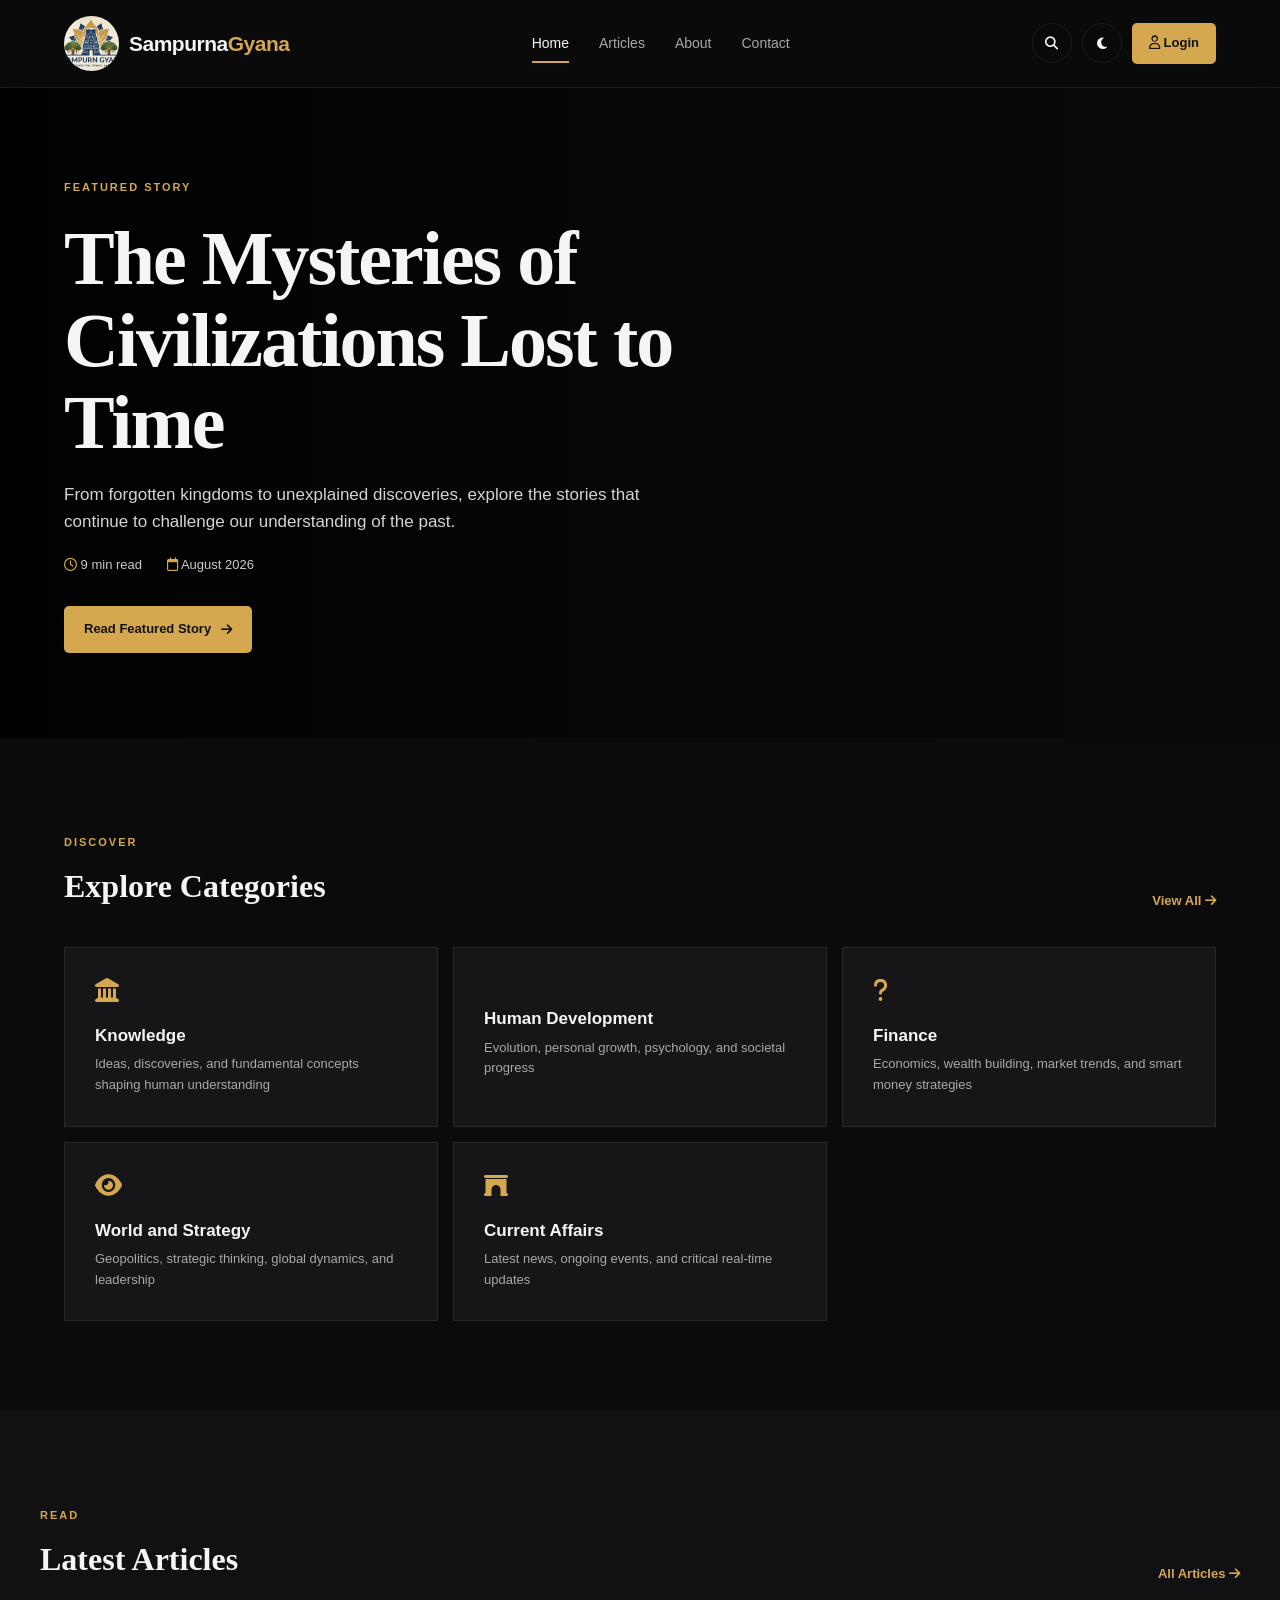
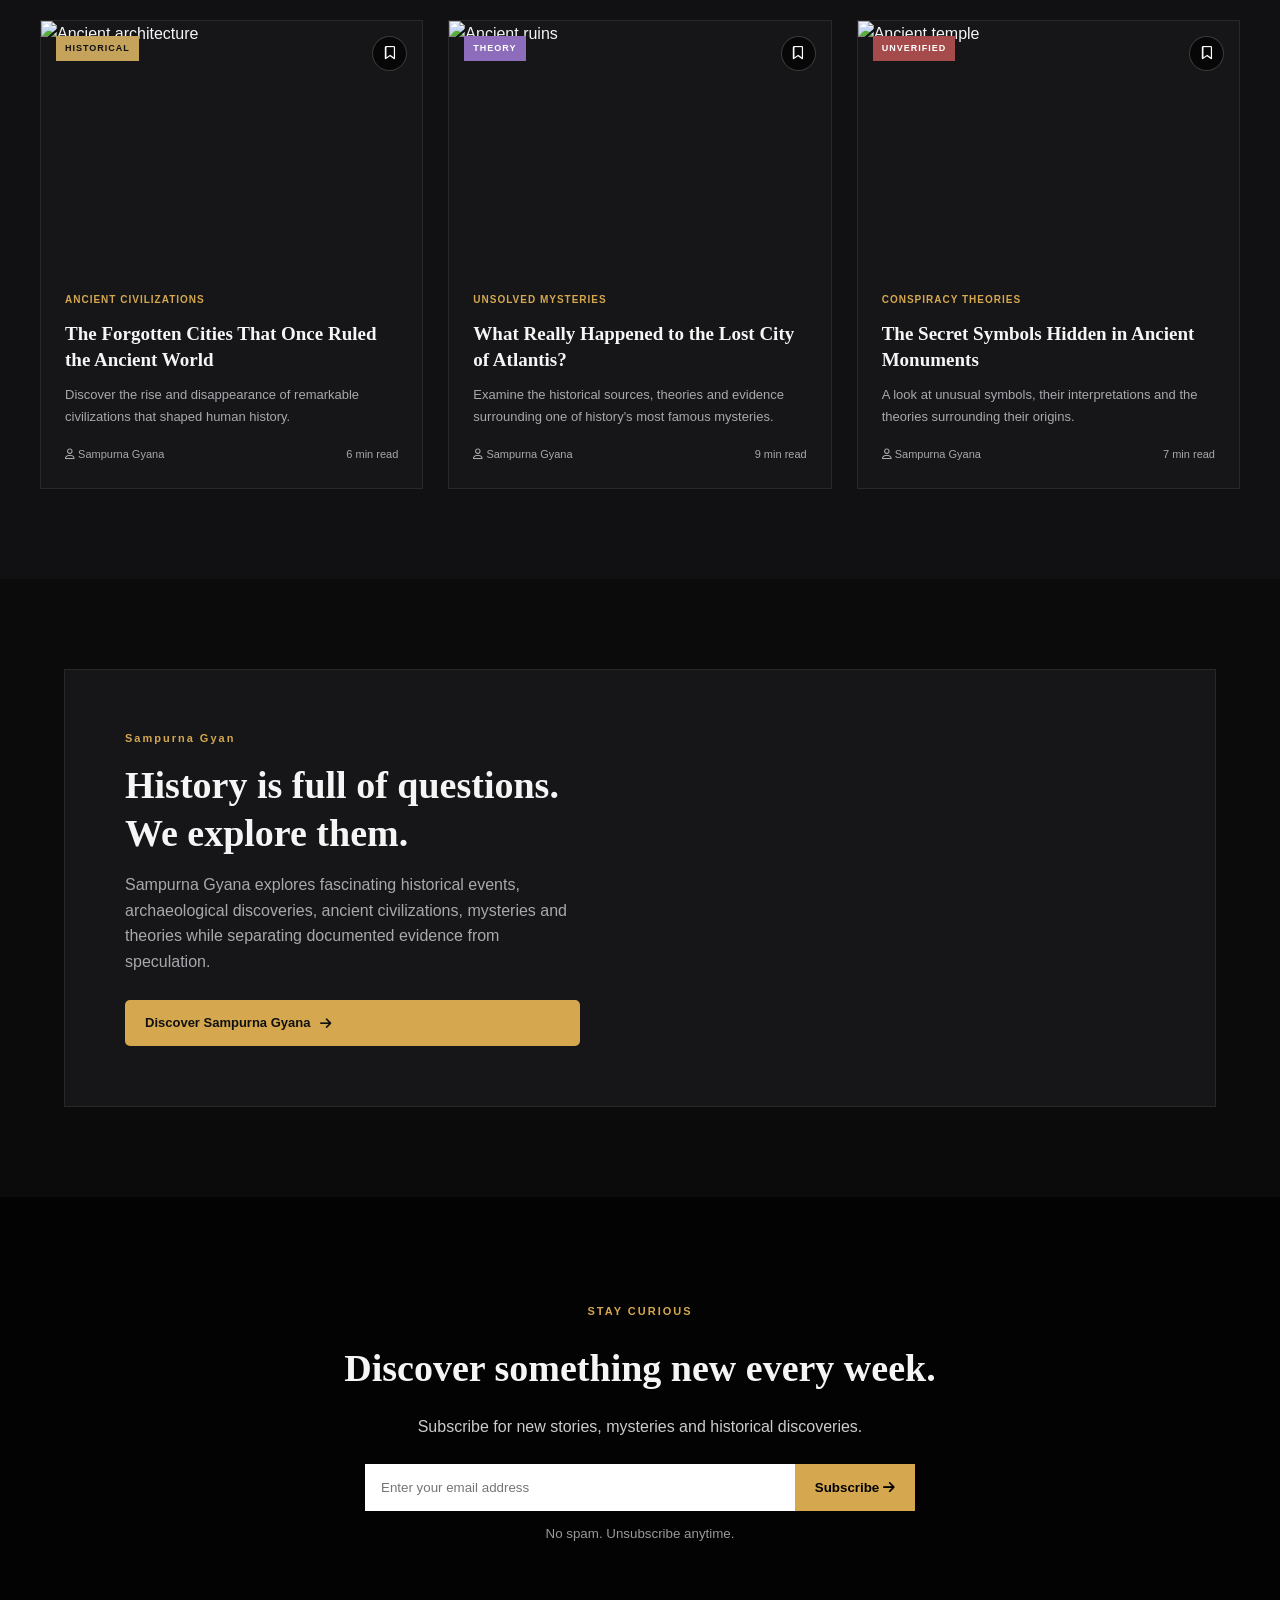
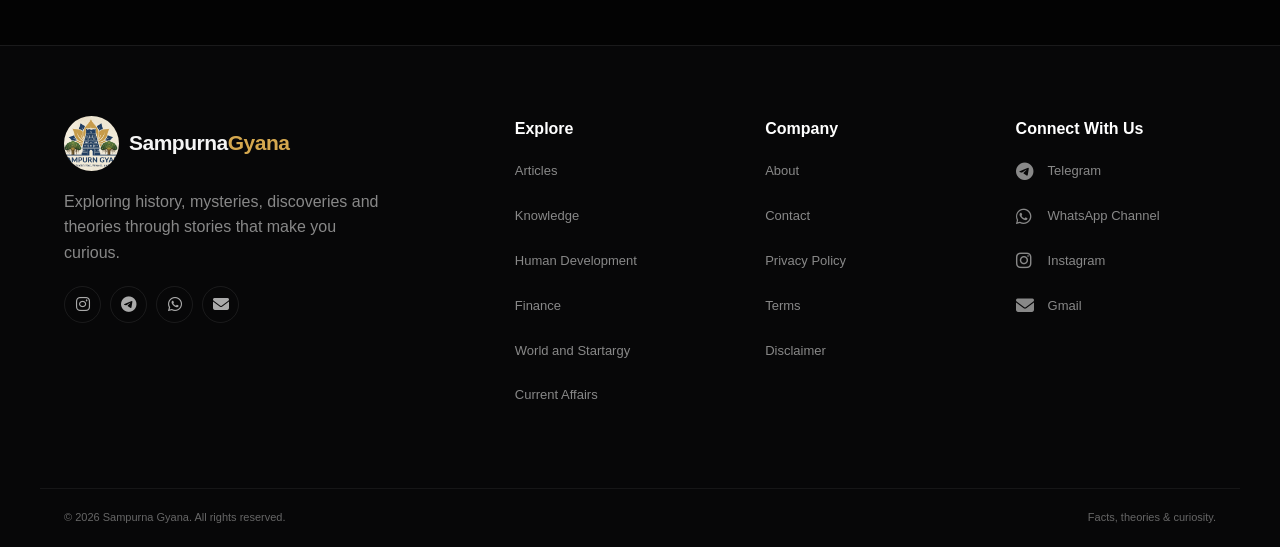
==== commit ec8cb10f: "Add files via upload" ====
--- a/index.html
+++ b/index.html
@@ -4,8 +4,8 @@
     <meta charset="UTF-8">
     <meta name="viewport" content="width=device-width, initial-scale=1.0">
 
-    <meta name="description" content="Explore history, ancient civilizations, mysteries, archaeology, mythology and fascinating theories.">
-    <meta name="keywords" content="history, mysteries, conspiracy theories, archaeology, ancient civilizations, mythology">
+    <meta name="description" content="Explore knowledge, human development, finance, world and staratergy, current affiars and fascinating article.">
+    <meta name="keywords" content="knowledge, human development, finance, world and starategy, current affairs">
 
     <title>Sampurna Gyana | History, Mysteries & Theories</title>
 
@@ -109,7 +109,7 @@
             <div class="hero-meta">
                 <span>
                     <i class="fa-regular fa-clock"></i>
-                    8 min read
+                    9 min read
                 </span>
 
                 <span>
@@ -151,38 +151,32 @@
 
             <a href="articles.html" class="category-card">
                 <i class="fa-solid fa-landmark"></i>
-                <h3>History</h3>
-                <p>Stories from the past</p>
+                <h3>Knowledge</h3>
+                <p>Ideas, discoveries, and fundamental concepts shaping human understanding</p>
             </a>
 
             <a href="articles.html" class="category-card">
                 <i class="fa-solid fa-pyramid"></i>
-                <h3>Ancient Civilizations</h3>
-                <p>Lost cultures and empires</p>
+                <h3>Human Development</h3>
+                <p>Evolution, personal growth, psychology, and societal progress</p>
             </a>
 
             <a href="articles.html" class="category-card">
                 <i class="fa-solid fa-question"></i>
-                <h3>Unsolved Mysteries</h3>
-                <p>Questions without answers</p>
+                <h3>Finance</h3>
+                <p>Economics, wealth building, market trends, and smart money strategies</p>
             </a>
 
             <a href="articles.html" class="category-card">
                 <i class="fa-solid fa-eye"></i>
-                <h3>Theories</h3>
-                <p>Claims and interpretations</p>
+                <h3>World and Strategy</h3>
+                <p>Geopolitics, strategic thinking, global dynamics, and leadership</p>
             </a>
 
             <a href="articles.html" class="category-card">
                 <i class="fa-solid fa-archway"></i>
-                <h3>Archaeology</h3>
-                <p>Discoveries beneath the earth</p>
-            </a>
-
-            <a href="articles.html" class="category-card">
-                <i class="fa-solid fa-star"></i>
-                <h3>Mythology</h3>
-                <p>Legends from around the world</p>
+                <h3>Current Affairs</h3>
+                <p>Latest news, ongoing events, and critical real-time updates</p>
             </a>
 
         </div>
@@ -383,7 +377,7 @@
             <div class="feature-content">
 
                 <span class="small-title">
-                    THE CHRONICLE
+                    Sampurna Gyan
                 </span>
 
                 <h2>
@@ -512,10 +506,11 @@
             <h4>Explore</h4>
 
             <a href="articles.html">Articles</a>
-            <a href="articles.html">History</a>
-            <a href="articles.html">Mysteries</a>
-            <a href="articles.html">Archaeology</a>
-            <a href="articles.html">Theories</a>
+            <a href="articles.html">Knowledge</a>
+            <a href="articles.html">Human Development</a>
+            <a href="articles.html">Finance</a>
+            <a href="articles.html">World and Startargy</a>
+            <a href="articles.html">Current Affairs</a>
 
         </div>
 
--- a/css/style.css
+++ b/css/style.css
@@ -2348,4 +2348,36 @@
     to {
         opacity: 1;
     }
+}
+
+.footer-column a {
+    display: flex;
+    align-items: center;
+    gap: 10px;
+    margin-bottom: 12px;
+    text-decoration: none;
+}
+
+.footer-column a i {
+    width: 20px;
+    font-size: 18px;
+}
+
+.footer-column a {
+    display: flex;
+    align-items: center;
+    gap: 10px;
+    margin-bottom: 12px;
+    text-decoration: none;
+    cursor: pointer;
+}
+
+.footer-column a i {
+    display: inline-block;
+    width: 22px;
+    font-size: 18px;
+}
+
+.footer-column a:hover {
+    text-decoration: none;
 }
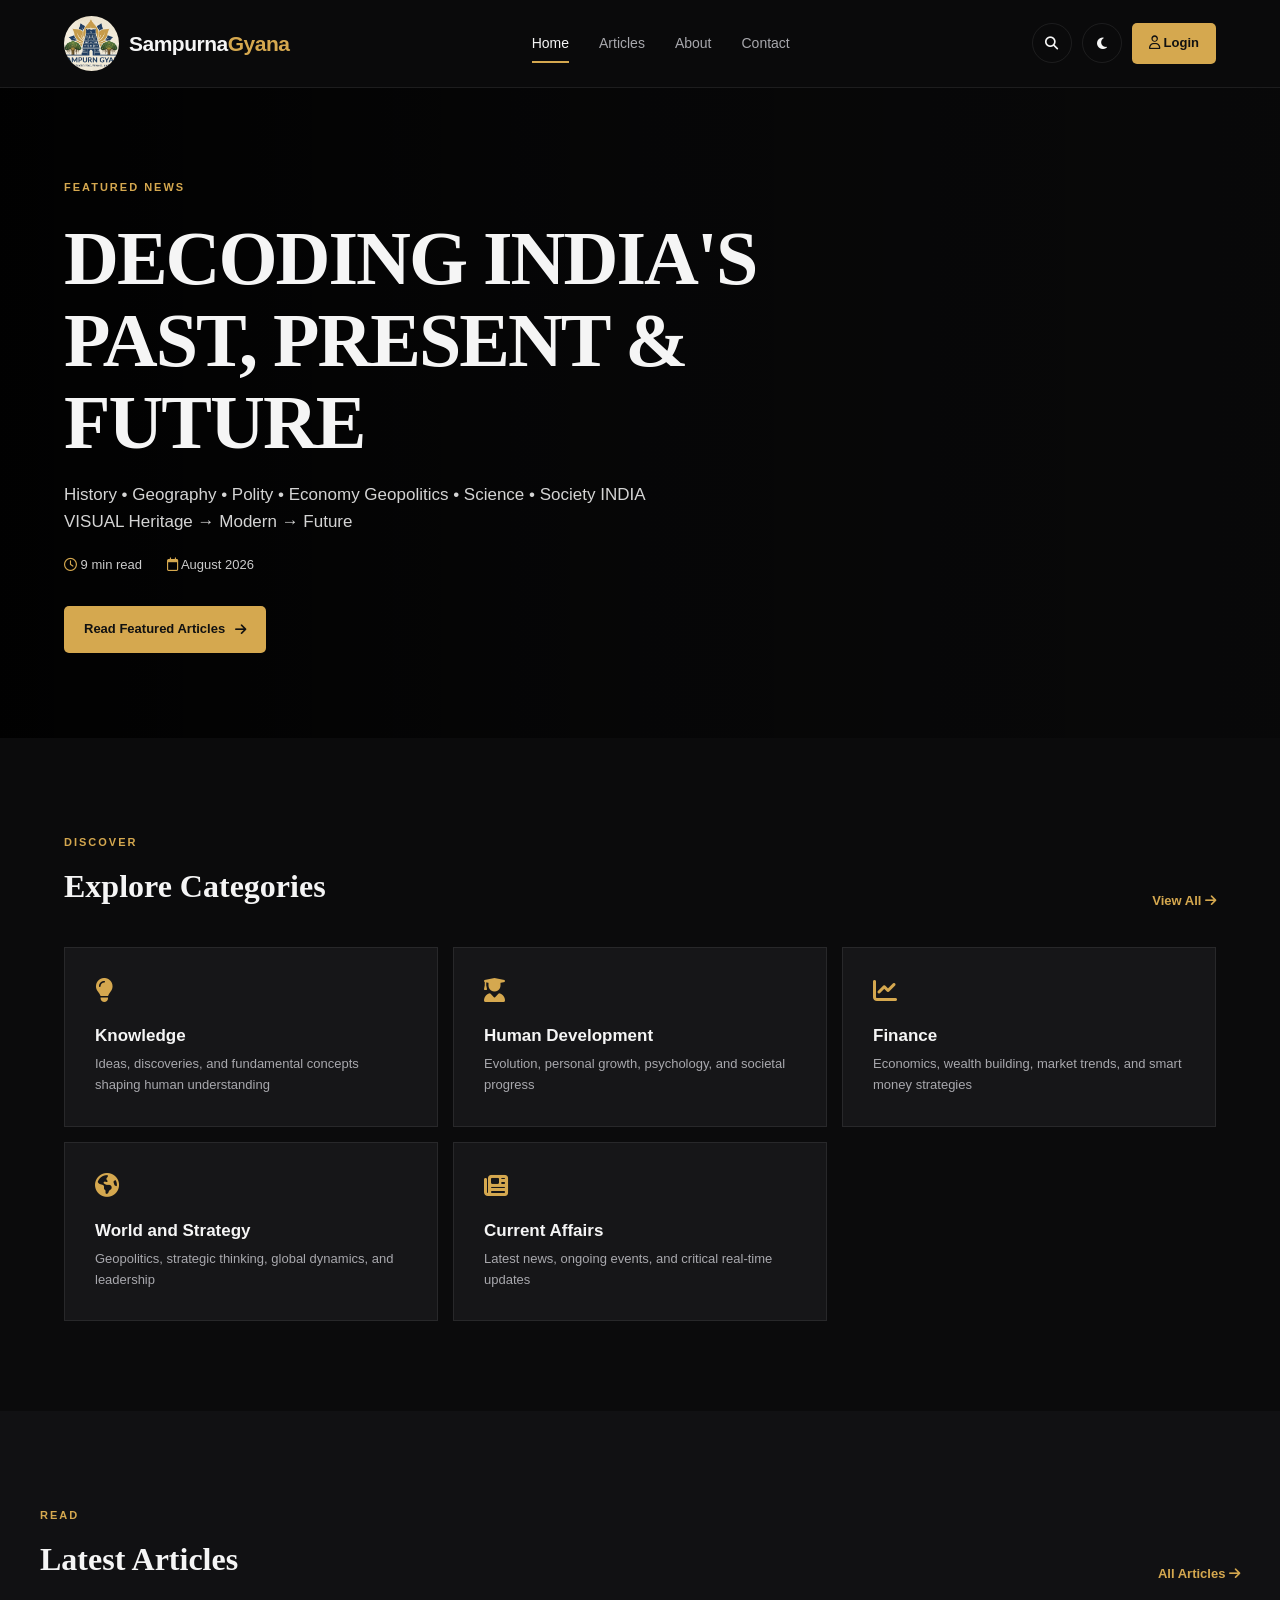
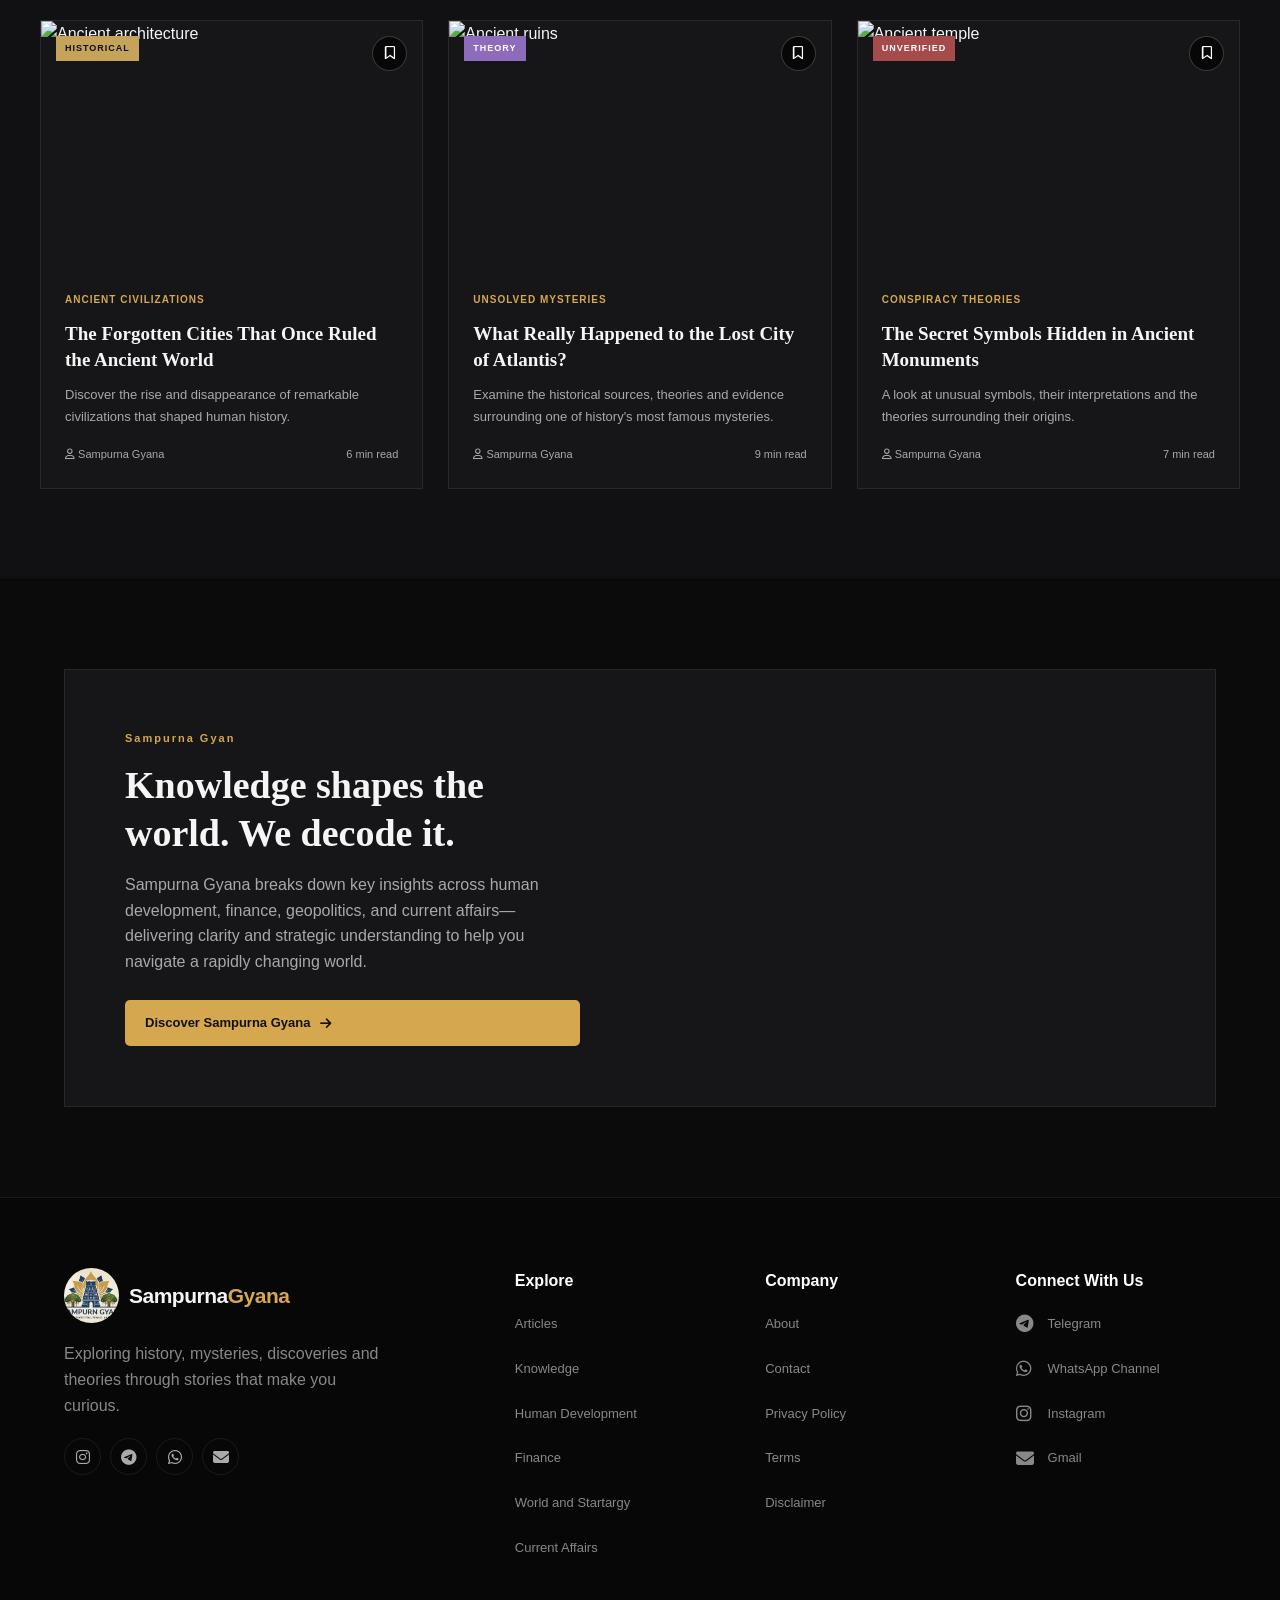
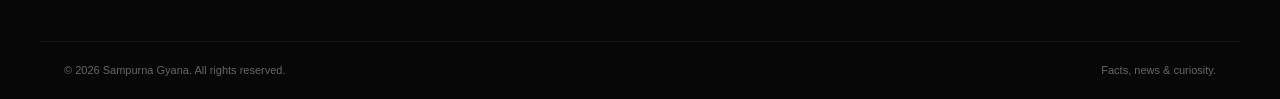
==== commit 88f4b278: "Add files via upload" ====
--- a/index.html
+++ b/index.html
@@ -86,24 +86,25 @@
 
     <!-- HERO -->
 
-    <section class="hero">
+    <section class="hero" style="background-image: url('images/hero.jpeg');">
 
         <div class="hero-overlay"></div>
 
         <div class="hero-content">
 
             <span class="category-badge">
-                FEATURED STORY
+                FEATURED NEWS
             </span>
 
             <h1>
-                The Mysteries of Civilizations Lost to Time
+                DECODING INDIA'S PAST, PRESENT & FUTURE
             </h1>
 
             <p>
-                From forgotten kingdoms to unexplained discoveries,
-                explore the stories that continue to challenge our
-                understanding of the past.
+                History • Geography • Polity • Economy
+                 Geopolitics • Science • Society
+                INDIA VISUAL
+                 Heritage → Modern → Future
             </p>
 
             <div class="hero-meta">
@@ -119,7 +120,7 @@
             </div>
 
             <a href="article.html" class="primary-btn">
-                Read Featured Story
+                Read Featured Articles
                 <i class="fa-solid fa-arrow-right"></i>
             </a>
 
@@ -150,31 +151,31 @@
         <div class="category-grid">
 
             <a href="articles.html" class="category-card">
-                <i class="fa-solid fa-landmark"></i>
+                <i class="fas fa-lightbulb"></i>
                 <h3>Knowledge</h3>
                 <p>Ideas, discoveries, and fundamental concepts shaping human understanding</p>
             </a>
 
             <a href="articles.html" class="category-card">
-                <i class="fa-solid fa-pyramid"></i>
+                <i class="fas fa-user-graduate"></i>
                 <h3>Human Development</h3>
                 <p>Evolution, personal growth, psychology, and societal progress</p>
             </a>
 
             <a href="articles.html" class="category-card">
-                <i class="fa-solid fa-question"></i>
+                <i class="fas fa-chart-line"></i>
                 <h3>Finance</h3>
                 <p>Economics, wealth building, market trends, and smart money strategies</p>
             </a>
 
             <a href="articles.html" class="category-card">
-                <i class="fa-solid fa-eye"></i>
+                <i class="fas fa-globe-americas"></i>
                 <h3>World and Strategy</h3>
                 <p>Geopolitics, strategic thinking, global dynamics, and leadership</p>
             </a>
 
             <a href="articles.html" class="category-card">
-                <i class="fa-solid fa-archway"></i>
+                <i class="fas fa-newspaper"></i>
                 <h3>Current Affairs</h3>
                 <p>Latest news, ongoing events, and critical real-time updates</p>
             </a>
@@ -381,15 +382,13 @@
                 </span>
 
                 <h2>
-                    History is full of questions.
-                    We explore them.
+                    Knowledge shapes the world.
+                     We decode it.
+                    
                 </h2>
 
                 <p>
-                    Sampurna Gyana explores fascinating historical events,
-                    archaeological discoveries, ancient civilizations,
-                    mysteries and theories while separating documented
-                    evidence from speculation.
+                   Sampurna Gyana breaks down key insights across human development, finance, geopolitics, and current affairs—delivering clarity and strategic understanding to help you navigate a rapidly changing world.
                 </p>
 
                 <a href="about.html" class="primary-btn">
@@ -404,51 +403,6 @@
         </div>
 
     </section>
-
-
-    <!-- NEWSLETTER -->
-
-    <section class="newsletter">
-
-        <div class="newsletter-content">
-
-            <span class="small-title">
-                STAY CURIOUS
-            </span>
-
-            <h2>
-                Discover something new every week.
-            </h2>
-
-            <p>
-                Subscribe for new stories, mysteries and historical discoveries.
-            </p>
-
-            <form id="newsletterForm">
-
-                <input
-                    type="email"
-                    placeholder="Enter your email address"
-                    required
-                >
-
-                <button type="submit">
-                    Subscribe
-                    <i class="fa-solid fa-arrow-right"></i>
-                </button>
-
-            </form>
-
-            <small>
-                No spam. Unsubscribe anytime.
-            </small>
-
-        </div>
-
-    </section>
-
-</main>
-
 
 <!-- FOOTER -->
 
@@ -562,13 +516,13 @@
         </p>
 
         <p>
-            Facts, theories & curiosity.
+            Facts, news & curiosity.
         </p>
 
     </div>
 
 </footer>
-
+  
 
 <script src="js/script.js"></script>
 
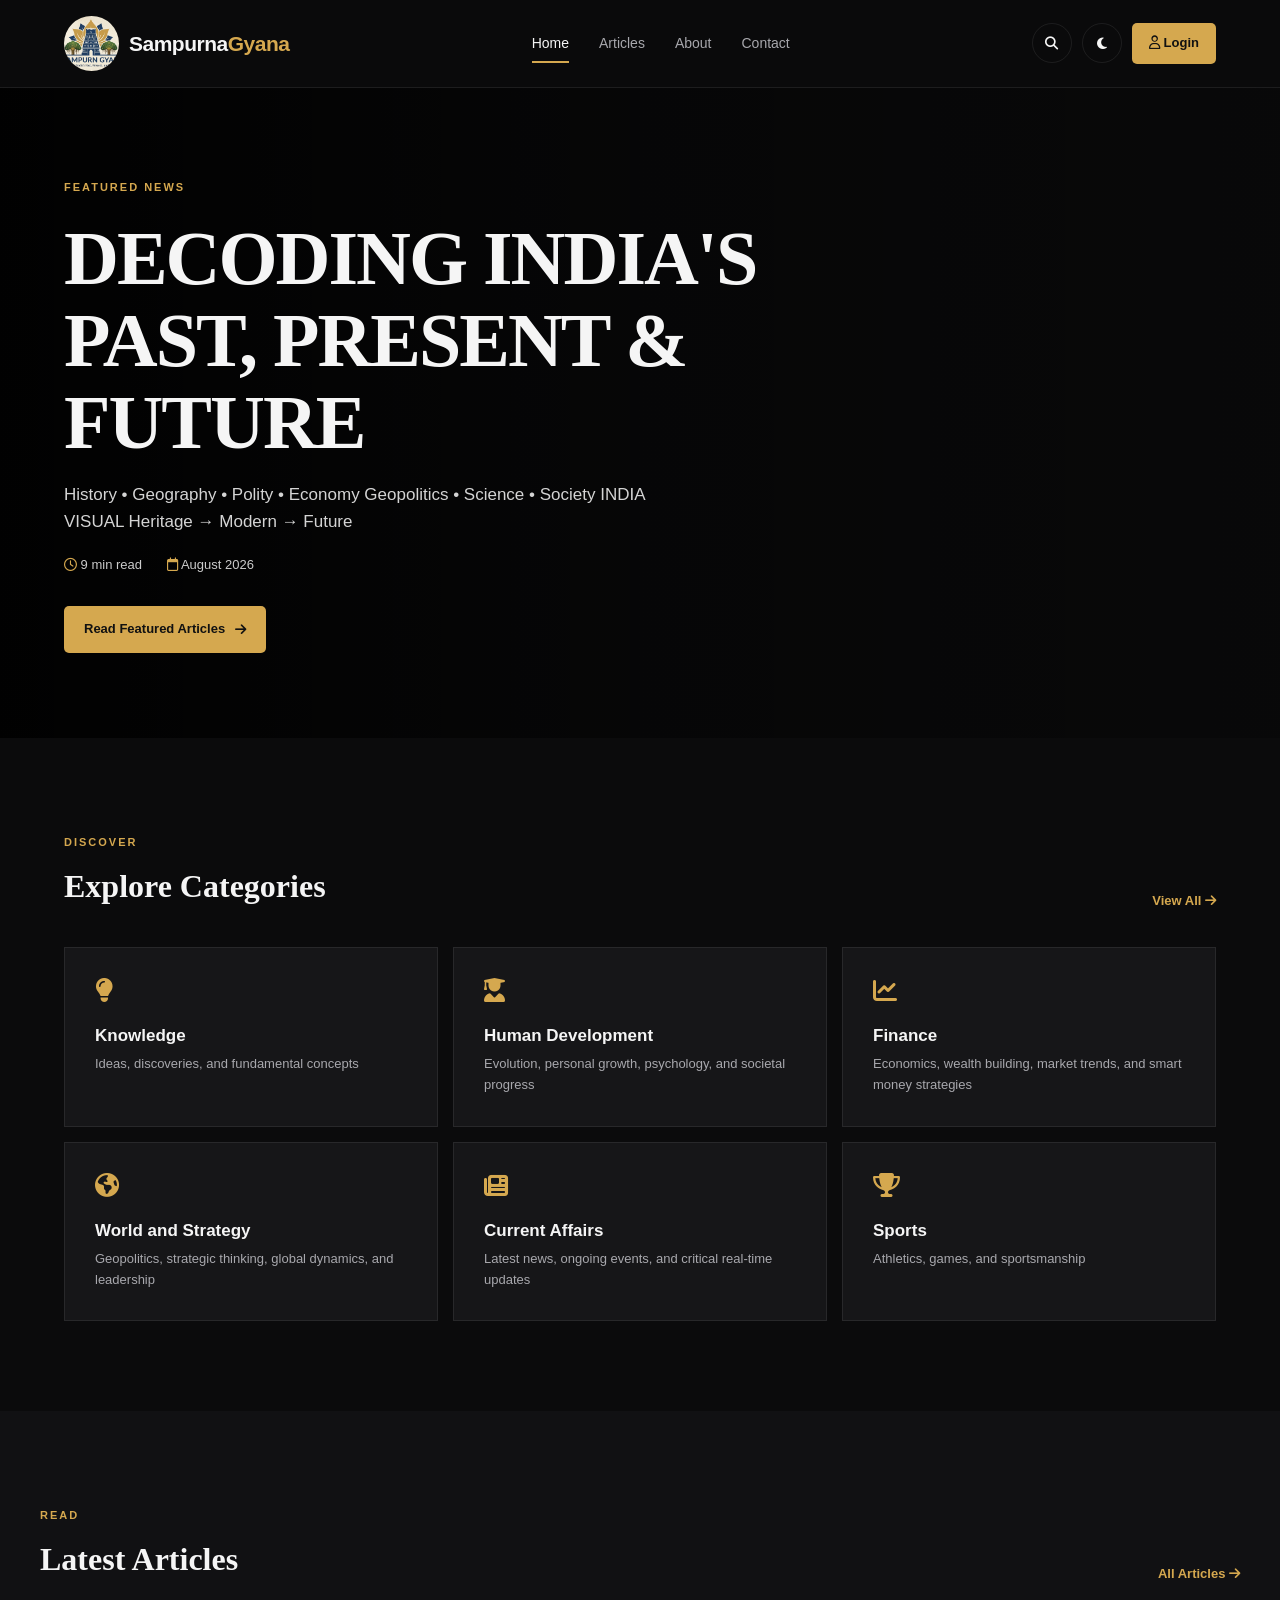
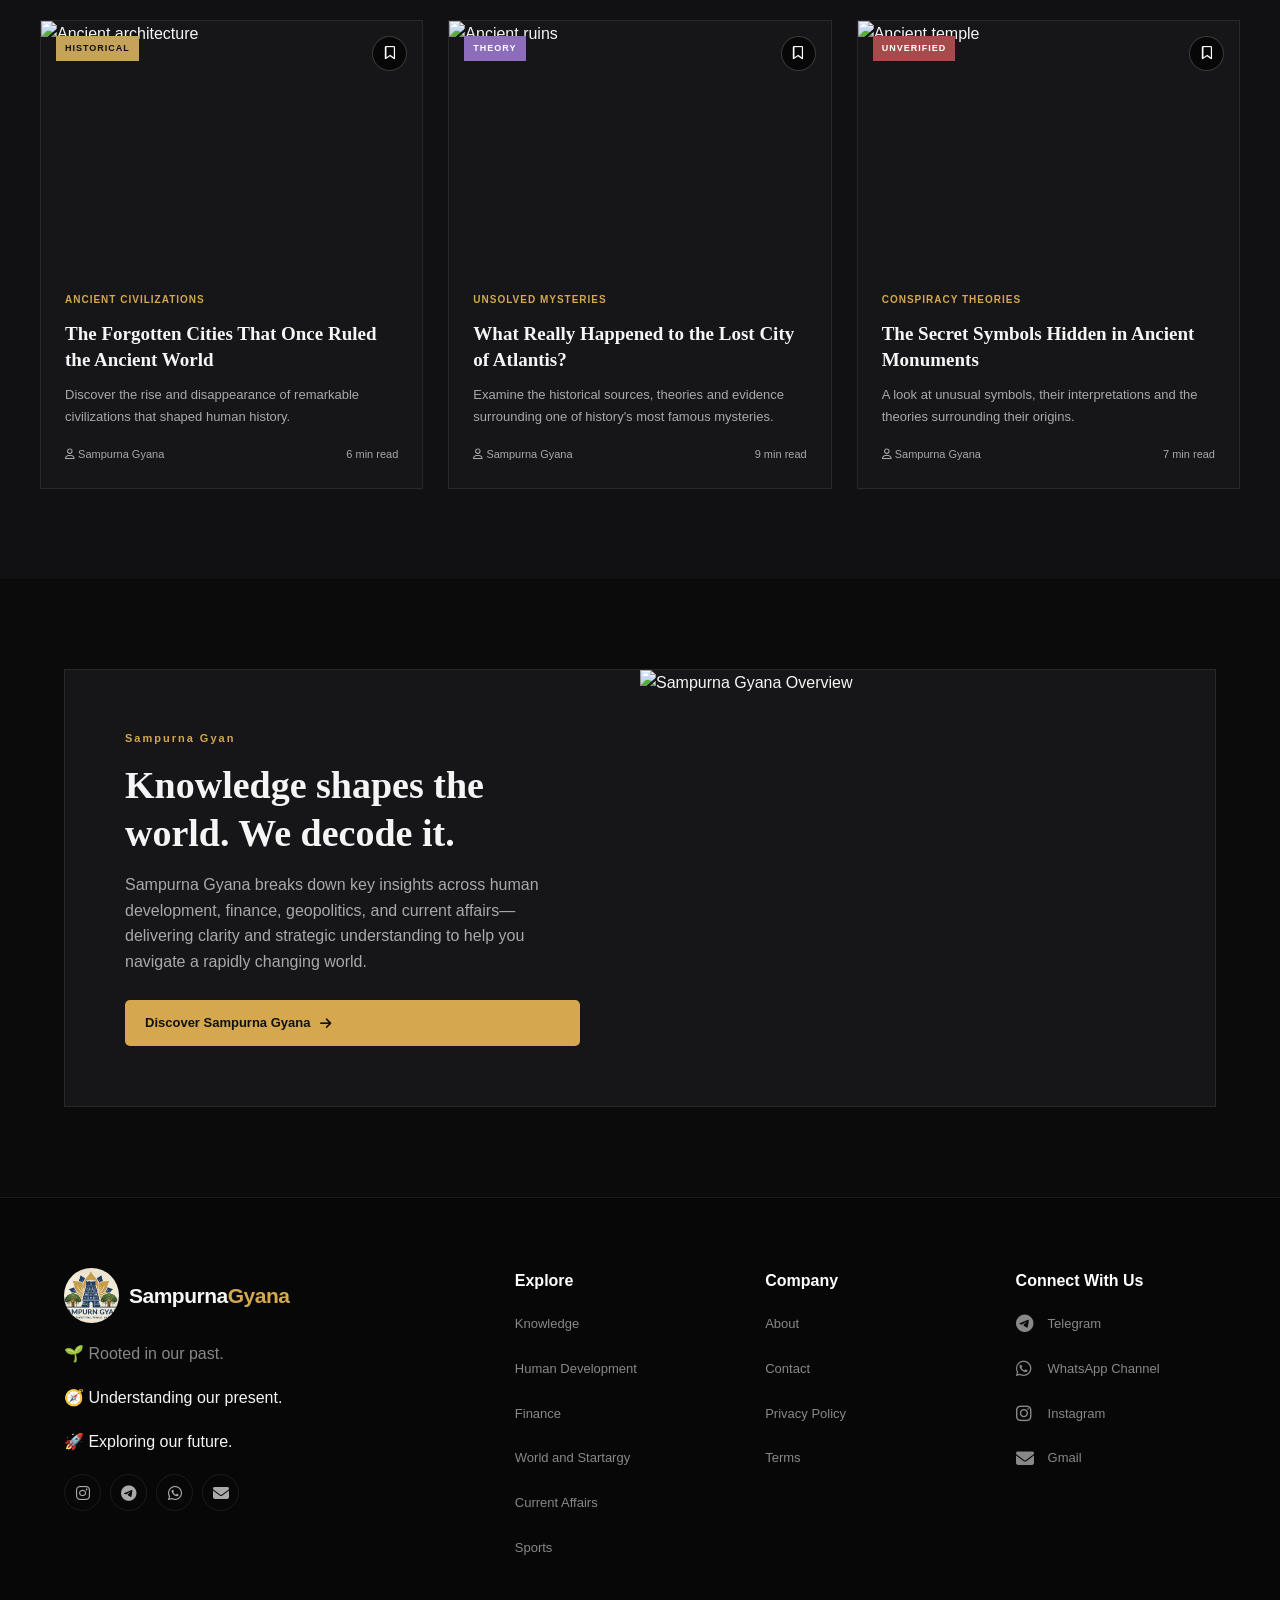
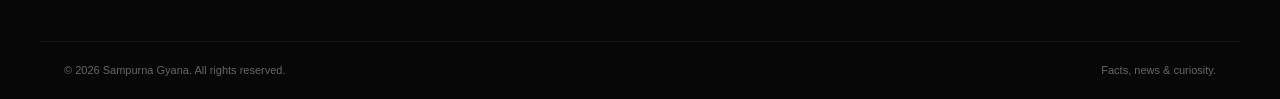
==== commit 7cd8168b: "Add files via upload" ====
--- a/index.html
+++ b/index.html
@@ -86,7 +86,7 @@
 
     <!-- HERO -->
 
-    <section class="hero" style="background-image: url('images/hero.jpeg');">
+    <section class="hero" style="background-image: url('images/heroo.jpeg');">
 
         <div class="hero-overlay"></div>
 
@@ -153,7 +153,7 @@
             <a href="articles.html" class="category-card">
                 <i class="fas fa-lightbulb"></i>
                 <h3>Knowledge</h3>
-                <p>Ideas, discoveries, and fundamental concepts shaping human understanding</p>
+                <p>Ideas, discoveries, and fundamental concepts</p>
             </a>
 
             <a href="articles.html" class="category-card">
@@ -178,6 +178,12 @@
                 <i class="fas fa-newspaper"></i>
                 <h3>Current Affairs</h3>
                 <p>Latest news, ongoing events, and critical real-time updates</p>
+            </a>
+
+            <a href="articles.html" class="category-card">
+                <i class="fas fa-trophy"></i>
+                <h3>Sports</h3>
+                <p>Athletics, games, and sportsmanship</p>
             </a>
 
         </div>
@@ -369,40 +375,42 @@
     </section>
 
 
-    <!-- FEATURE -->
-
-    <section class="section">
-
-        <div class="feature-box">
-
-            <div class="feature-content">
-
-                <span class="small-title">
-                    Sampurna Gyan
-                </span>
-
-                <h2>
-                    Knowledge shapes the world.
-                     We decode it.
-                    
-                </h2>
-
-                <p>
-                   Sampurna Gyana breaks down key insights across human development, finance, geopolitics, and current affairs—delivering clarity and strategic understanding to help you navigate a rapidly changing world.
-                </p>
-
-                <a href="about.html" class="primary-btn">
-                    Discover Sampurna Gyana
-                    <i class="fa-solid fa-arrow-right"></i>
-                </a>
-
-            </div>
-
-            <div class="feature-image"></div>
-
-        </div>
-
-    </section>
+  <!-- FEATURE -->
+
+<section class="section">
+
+    <div class="feature-box">
+
+        <div class="feature-content">
+
+            <span class="small-title">
+                Sampurna Gyan
+            </span>
+
+            <h2>
+                Knowledge shapes the world.
+                We decode it.
+            </h2>
+
+            <p>
+                Sampurna Gyana breaks down key insights across human development, finance, geopolitics, and current affairs—delivering clarity and strategic understanding to help you navigate a rapidly changing world.
+            </p>
+
+            <a href="about.html" class="primary-btn">
+                Discover Sampurna Gyana
+                <i class="fa-solid fa-arrow-right"></i>
+            </a>
+
+        </div>
+
+        <!-- Corrected Image Code -->
+        <div class="feature-image">
+            <img src="images/feature.jpeg" alt="Sampurna Gyana Overview">
+        </div>
+
+    </div>
+
+</section>
 
 <!-- FOOTER -->
 
@@ -418,8 +426,11 @@
         </a>
 
             <p>
-                Exploring history, mysteries, discoveries and theories
-                through stories that make you curious.
+                🌱 Rooted in our past.
+                <p></p>
+                🧭 Understanding our present.
+                <p></p>
+                🚀 Exploring our future.
             </p>
 
             <div class="social-icons">
@@ -459,13 +470,12 @@
 
             <h4>Explore</h4>
 
-            <a href="articles.html">Articles</a>
             <a href="articles.html">Knowledge</a>
             <a href="articles.html">Human Development</a>
             <a href="articles.html">Finance</a>
             <a href="articles.html">World and Startargy</a>
             <a href="articles.html">Current Affairs</a>
-
+            <a href="articles.html">Sports</a>
         </div>
 
 
@@ -477,7 +487,6 @@
             <a href="contact.html">Contact</a>
             <a href="#">Privacy Policy</a>
             <a href="#">Terms</a>
-            <a href="#">Disclaimer</a>
 
         </div>
 
--- a/css/style.css
+++ b/css/style.css
@@ -362,7 +362,7 @@
     align-items: center;
 
     background-image:
-        url("https://images.unsplash.com/photo-1518709594023-6eab9bab7b23?auto=format&fit=crop&w=2000&q=85");
+        url("images/hero.jpej");
 
     background-size: cover;
 
@@ -442,6 +442,12 @@
     color: var(--accent);
 }
 
+.feature-image {
+    background-size: cover;
+    background-position: center;
+    background-repeat: no-repeat;
+    min-height: 400px;
+}
 
 /* ================================
    BUTTONS
